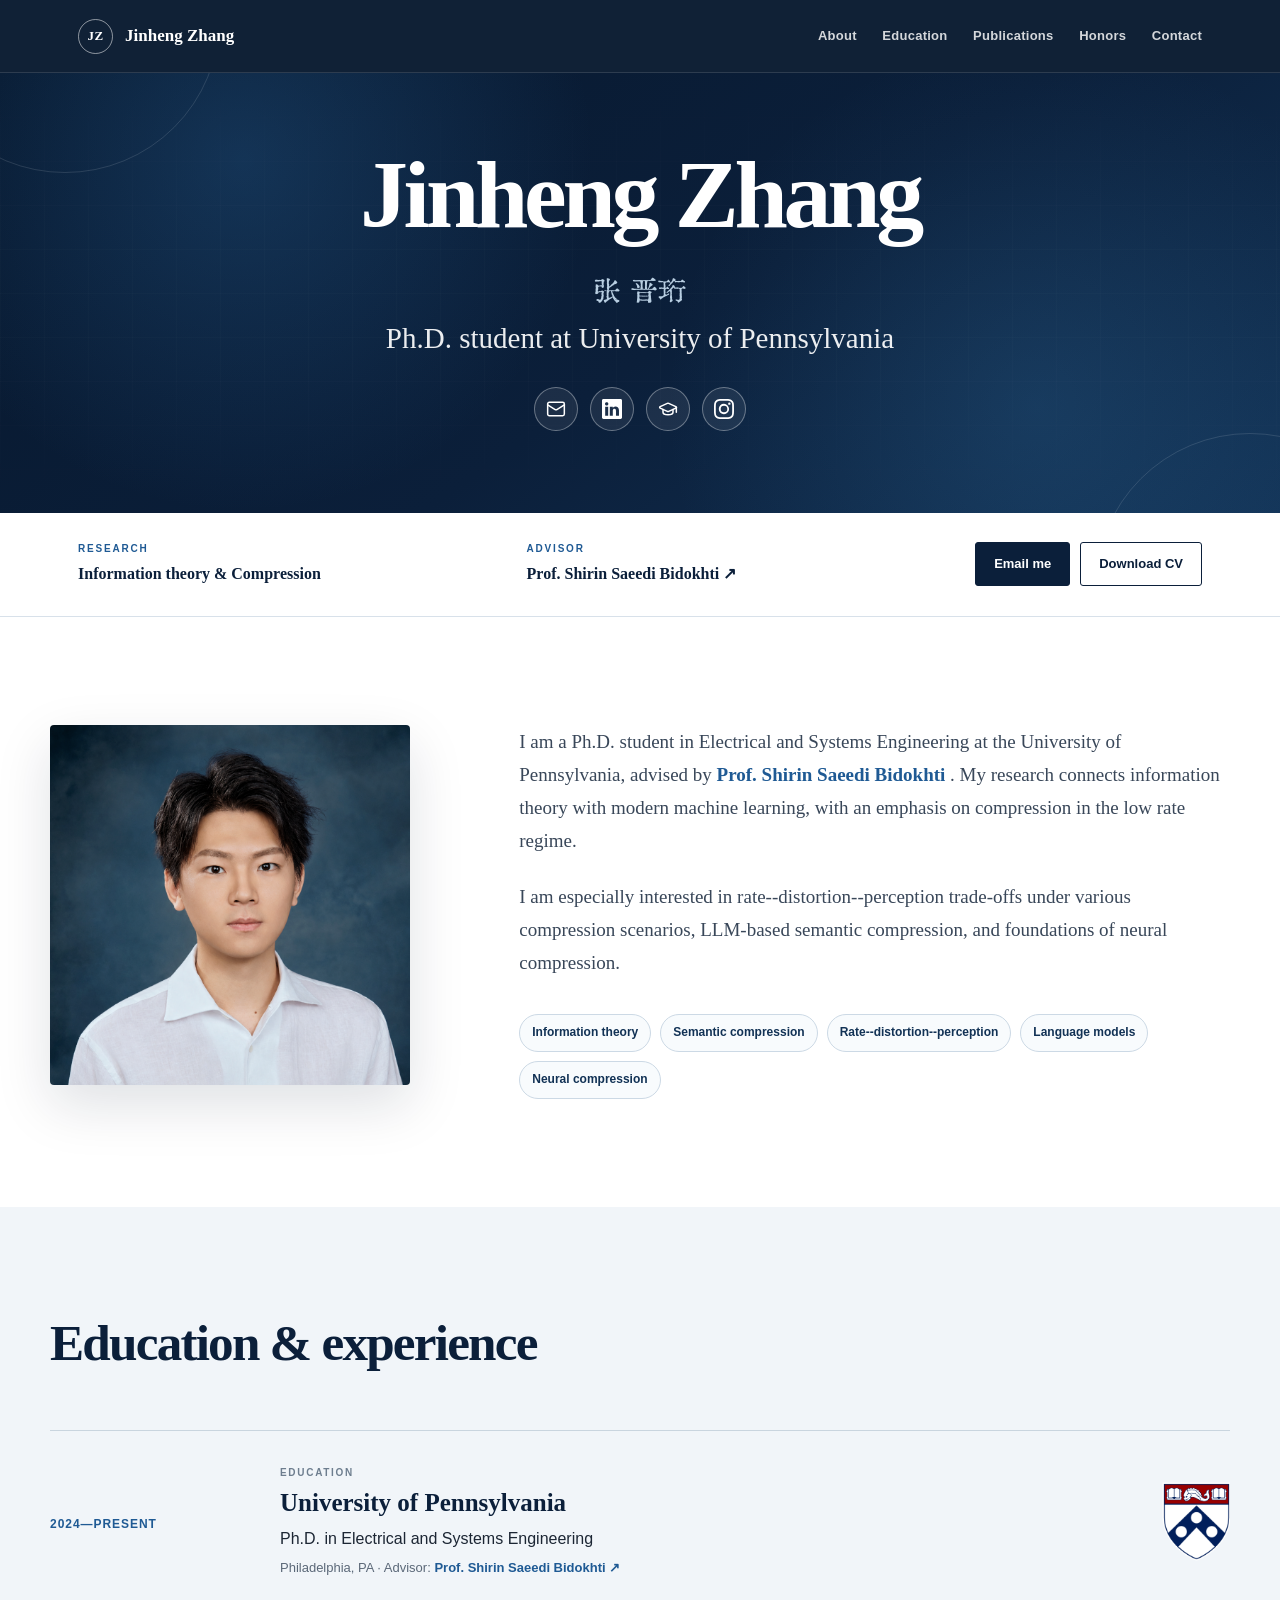
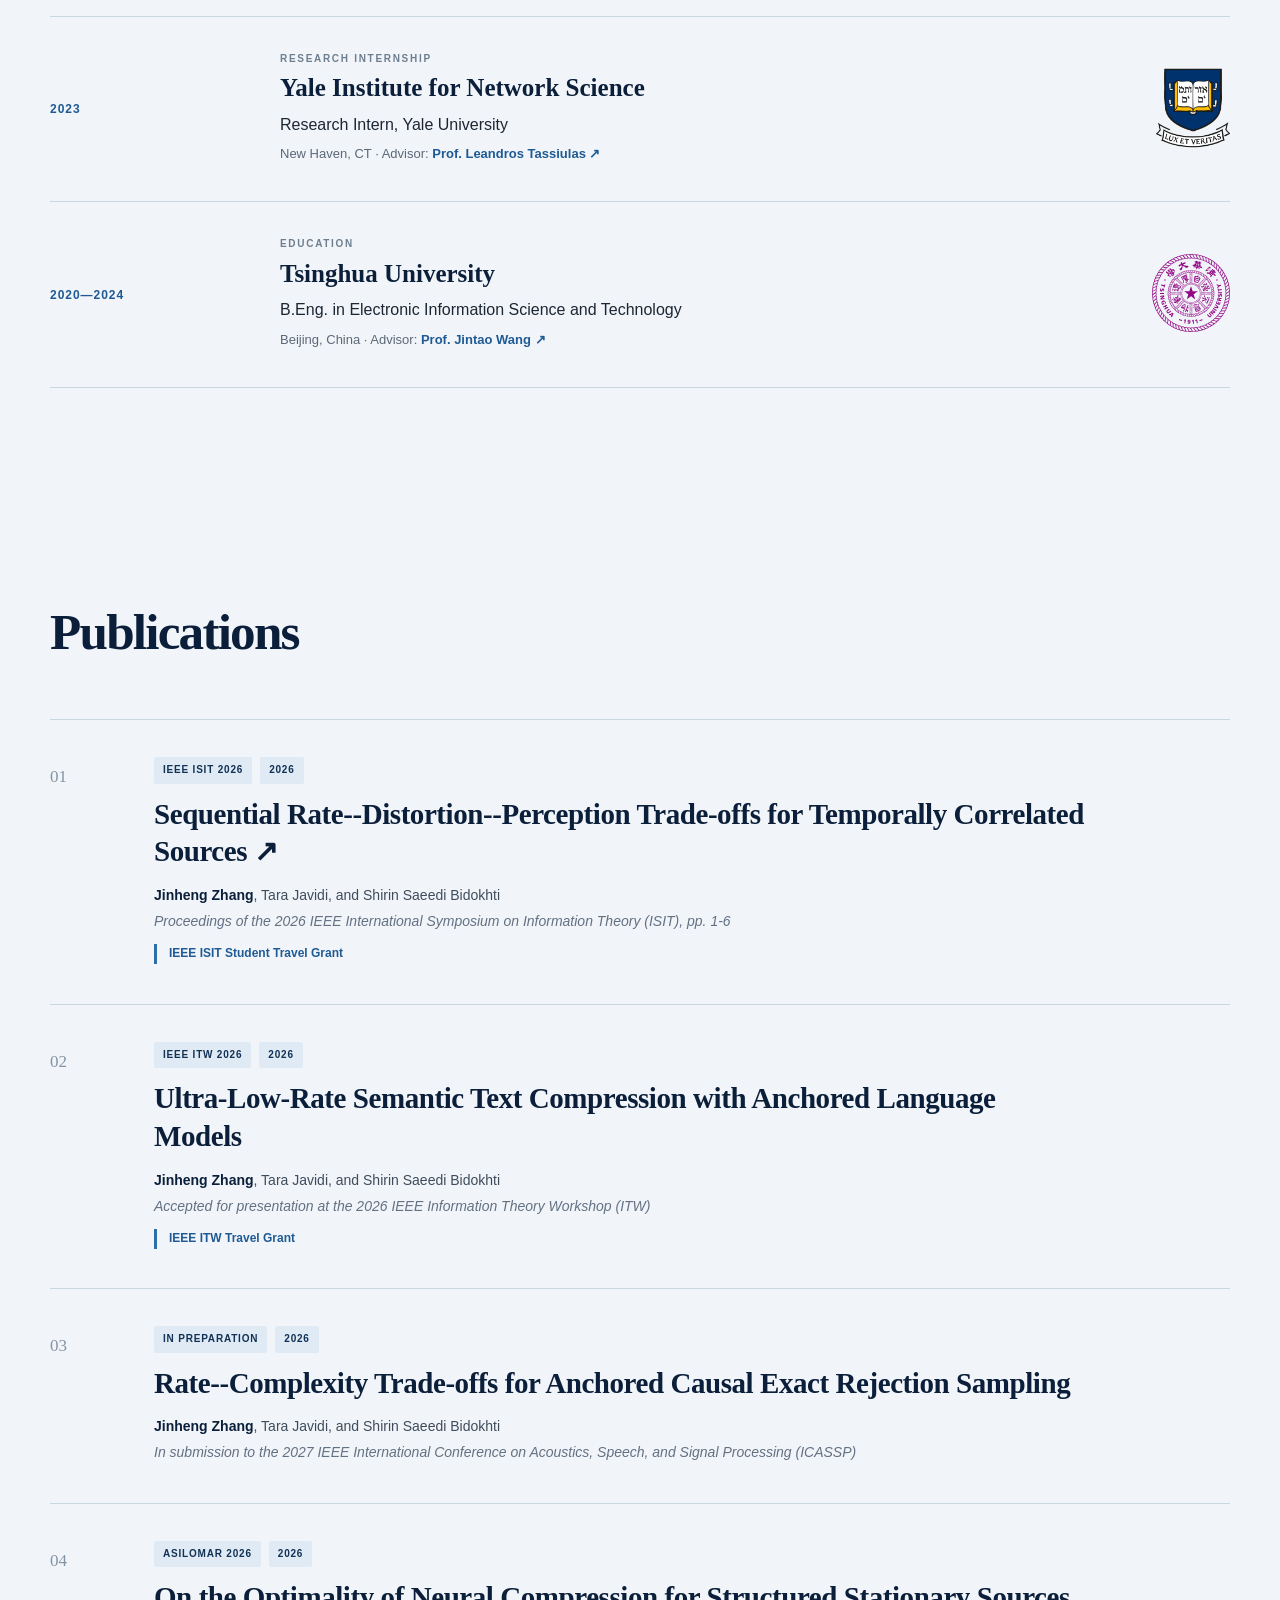
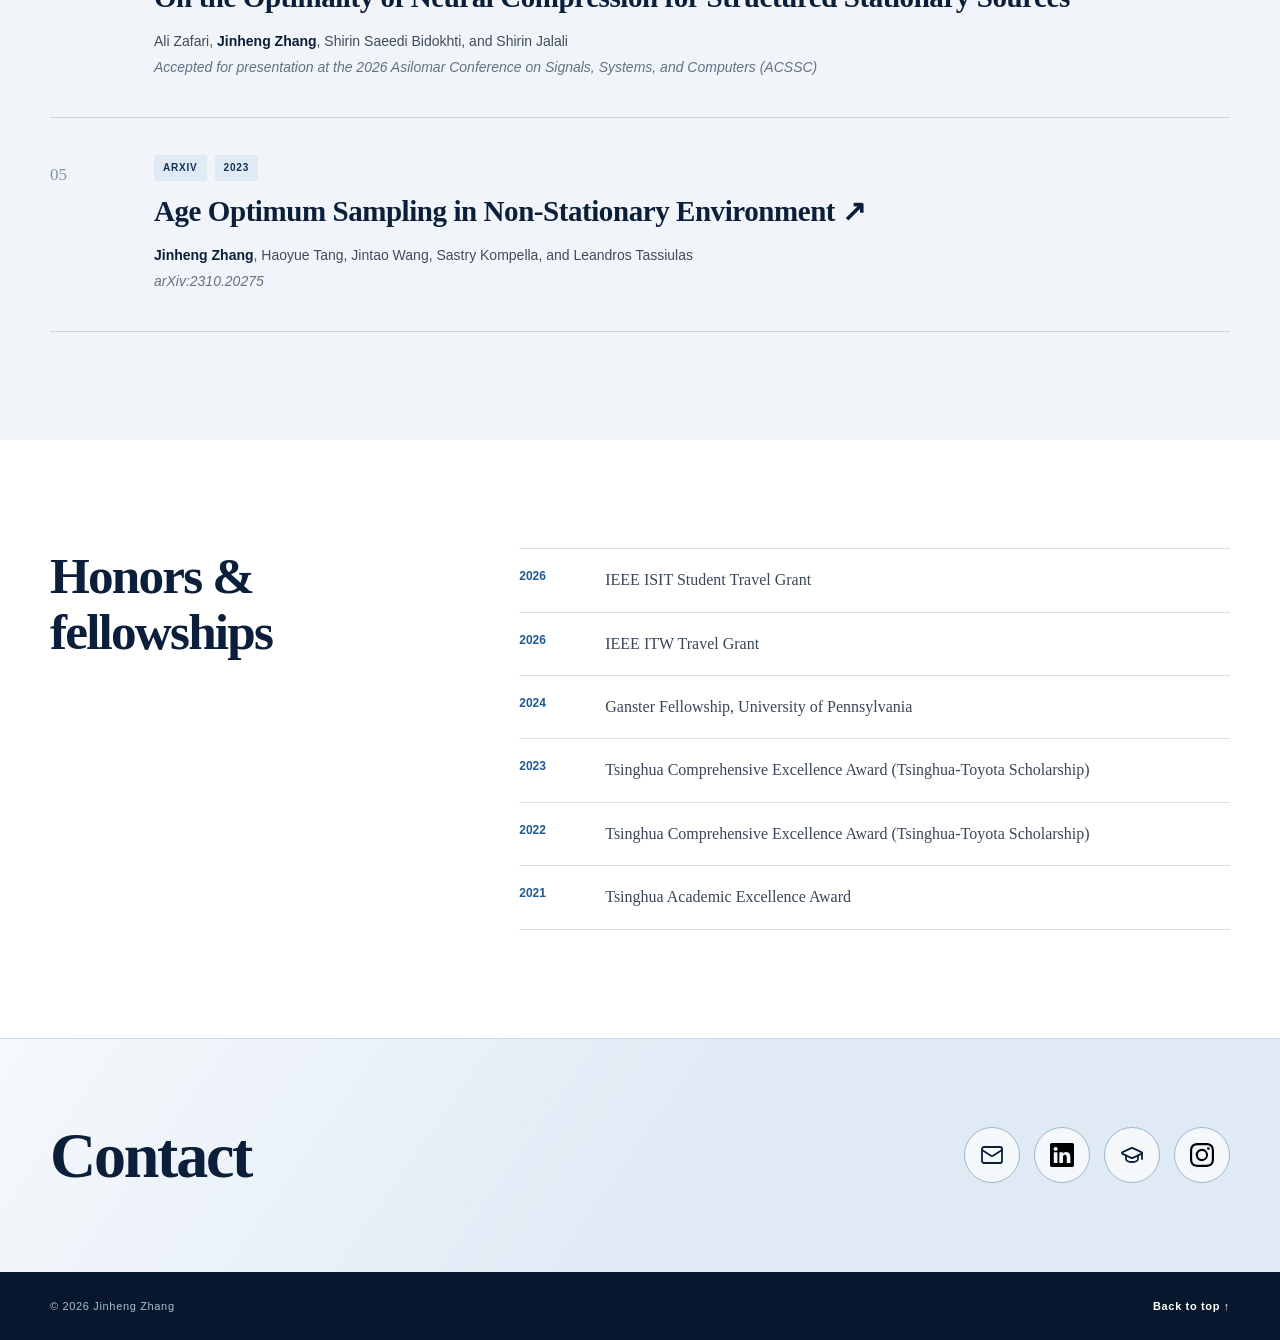
==== index.html @ 00c06a48 "Update index.html" ====
<!DOCTYPE html>
<html lang="en">
<head>
<meta charSet="utf-8"/>
<meta name="viewport" content="width=device-width, initial-scale=1"/>
<link rel="preload" href="images/icons/linkedin.svg" as="image"/>
<link rel="preload" href="images/icons/instagram.svg" as="image"/>
<link rel="preload" href="images/Jinheng.png" as="image"/>
<link rel="stylesheet" href="styles.css"/>
<title>Jinheng Zhang | Ph.D. Student at Penn</title>
<meta name="description" content="Jinheng Zhang is a Ph.D. student at the University of Pennsylvania researching information theory, semantic compression, and learning-enabled communication."/>
<meta name="keywords" content="Jinheng Zhang,information theory,semantic compression,rate--distortion--perception,University of Pennsylvania"/>
<link rel="shortcut icon" href="favicon.png"/>
<link rel="icon" href="favicon.png"/>
</head>
<body>
<a class="skip-link" href="#main-content">Skip to content</a>
<header class="site-header">
<div class="nav-shell">
<a class="wordmark" href="#top" aria-label="Jinheng Zhang, home">
<span class="wordmark-mark">JZ</span>
<span class="wordmark-name">Jinheng Zhang</span>
</a>
<nav aria-label="Primary navigation">
<a href="#about">About</a>
<a href="#experience">Education</a>
<a href="#publications">Publications</a>
<a href="#honors">Honors</a>
<a href="#contact">Contact</a>
</nav>
</div>
</header>
<main id="main-content">
<section class="hero" id="top" aria-labelledby="hero-title">
<div class="hero-grid" aria-hidden="true">
</div>
<div class="hero-content">
<h1 id="hero-title">Jinheng Zhang</h1>
<p class="hero-chinese-name">张 晋珩</p>
<p class="hero-subtitle">Ph.D. student at University of Pennsylvania</p>
<div class="social-links social-links-hero" aria-label="Profile links">
<a href="mailto:jinhengz@seas.upenn.edu" aria-label="Email" title="Email">
<svg xmlns="http://www.w3.org/2000/svg" width="24" height="24" viewBox="0 0 24 24" fill="none" stroke="currentColor" stroke-width="1.8" stroke-linecap="round" stroke-linejoin="round" class="lucide lucide-mail" aria-hidden="true">
<path d="m22 7-8.991 5.727a2 2 0 0 1-2.009 0L2 7">
</path>
<rect x="2" y="4" width="20" height="16" rx="2">
</rect>
</svg>
</a>
<a href="https://www.linkedin.com/in/jinheng-zhang-576355339" aria-label="LinkedIn" title="LinkedIn" target="_blank" rel="noopener noreferrer">
<img class="brand-icon" src="images/icons/linkedin.svg" alt="" aria-hidden="true"/>
</a>
<a href="https://scholar.google.com/citations?hl=en&amp;user=C7xYknQAAAAJ&amp;view_op=list_works&amp;gmla=AKCpqFz8YsG2mXXarUJTrsp6jP7UH0K4ietNC1HtQ9ViM9ivWyej64g7RHxRxiCeKOd6Vp4PbiGHtLFnL5A6MLVl" aria-label="Google Scholar" title="Google Scholar" target="_blank" rel="noopener noreferrer">
<svg xmlns="http://www.w3.org/2000/svg" width="24" height="24" viewBox="0 0 24 24" fill="none" stroke="currentColor" stroke-width="1.8" stroke-linecap="round" stroke-linejoin="round" class="lucide lucide-graduation-cap" aria-hidden="true">
<path d="M21.42 10.922a1 1 0 0 0-.019-1.838L12.83 5.18a2 2 0 0 0-1.66 0L2.6 9.08a1 1 0 0 0 0 1.832l8.57 3.908a2 2 0 0 0 1.66 0z">
</path>
<path d="M22 10v6">
</path>
<path d="M6 12.5V16a6 3 0 0 0 12 0v-3.5">
</path>
</svg>
</a>
<a href="https://www.instagram.com/___ashitaka___/" aria-label="Instagram" title="Instagram" target="_blank" rel="noopener noreferrer">
<img class="brand-icon" src="images/icons/instagram.svg" alt="" aria-hidden="true"/>
</a>
</div>
</div>
</section>
<section class="profile-strip" aria-label="Profile links">
<div class="profile-strip-inner">
<div class="profile-fact">
<span>Research</span>
<strong>Information theory &amp; Compression</strong>
</div>
<div class="profile-fact">
<span>Advisor</span>
<a href="https://www.engineering.upenn.edu/~saeedi/" target="_blank" rel="noopener noreferrer">Prof. Shirin Saeedi Bidokhti ↗<span class="visually-hidden"> (opens in a new tab)</span>
</a>
</div>
<div class="profile-actions">
<a class="button button-primary" href="mailto:jinhengz@seas.upenn.edu">Email me</a>
<a class="button button-ghost" href="Jinheng_Zhang_CV.pdf" download="">Download CV</a>
</div>
</div>
</section>
<section class="section section-white" id="about">
<div class="section-shell split-layout">
<div class="portrait-wrap">
<img class="portrait" src="images/Jinheng.png" alt="Portrait of Jinheng Zhang" width="1016" height="1016"/>
</div>
<div class="about-copy">
<p>I am a Ph.D. student in Electrical and Systems Engineering at the University of Pennsylvania, advised by <a href="https://www.engineering.upenn.edu/~saeedi/" target="_blank" rel="noopener noreferrer">Prof. Shirin Saeedi Bidokhti<span class="visually-hidden"> (opens in a new tab)</span>
</a>. My research connects information theory with modern machine learning, with an emphasis on compression in the low rate regime.</p>
<p>I am especially interested in rate--distortion--perception trade-offs under various compression scenarios, LLM-based semantic compression, and foundations of neural compression.</p>
<div class="topic-list" aria-label="Research interests">
<span>Information theory</span>
<span>Semantic compression</span>
<span>Rate--distortion--perception</span>
<span>Language models</span>
<span>Neural compression</span>
</div>
</div>
</div>
</section>
<section class="section section-tint" id="experience">
<div class="section-shell">
<div class="section-heading-row">
<h2>Education &amp; experience</h2>
</div>
<div class="timeline">
<article class="timeline-item">
<div class="timeline-date">2024—Present</div>
<div class="timeline-content">
<p class="timeline-type">Education</p>
<h3>University of Pennsylvania</h3>
<p>Ph.D. in Electrical and Systems Engineering</p>
<p class="timeline-detail">Philadelphia, PA · Advisor: <a href="https://www.engineering.upenn.edu/~saeedi/" target="_blank" rel="noopener noreferrer">Prof. Shirin Saeedi Bidokhti ↗<span class="visually-hidden"> (opens in a new tab)</span>
</a>
</p>
</div>
<div class="timeline-logo-wrap">
<img class="timeline-logo timeline-logo-emblem timeline-logo-penn" src="images/logos/penn-emblem.png" alt="University of Pennsylvania logo" width="1600" height="1067" loading="lazy"/>
</div>
</article>
<article class="timeline-item">
<div class="timeline-date">2023</div>
<div class="timeline-content">
<p class="timeline-type">Research internship</p>
<h3>Yale Institute for Network Science</h3>
<p>Research Intern, Yale University</p>
<p class="timeline-detail">New Haven, CT · Advisor: <a href="https://engineering.yale.edu/research-and-faculty/faculty-directory/leandros-tassiulas" target="_blank" rel="noopener noreferrer">Prof. Leandros Tassiulas ↗<span class="visually-hidden"> (opens in a new tab)</span>
</a>
</p>
</div>
<div class="timeline-logo-wrap">
<img class="timeline-logo timeline-logo-emblem timeline-logo-yale" src="images/logos/yale-emblem.png" alt="Yale University logo" width="2048" height="1152" loading="lazy"/>
</div>
</article>
<article class="timeline-item">
<div class="timeline-date">2020—2024</div>
<div class="timeline-content">
<p class="timeline-type">Education</p>
<h3>Tsinghua University</h3>
<p>B.Eng. in Electronic Information Science and Technology</p>
<p class="timeline-detail">Beijing, China · Advisor: <a href="https://web.ee.tsinghua.edu.cn/wangjingtao/en/index/4225/list/index.htm" target="_blank" rel="noopener noreferrer">Prof. Jintao Wang ↗<span class="visually-hidden"> (opens in a new tab)</span>
</a>
</p>
</div>
<div class="timeline-logo-wrap">
<img class="timeline-logo timeline-logo-seal" src="images/logos/tsinghua.svg" alt="Tsinghua University logo" width="284" height="284" loading="lazy"/>
</div>
</article>
</div>
</div>
</section>
<section class="section section-tint" id="publications">
<div class="section-shell">
<div class="section-heading-row">
<h2>Publications</h2>
</div>
<div class="publication-list">
<article class="publication">
<div class="publication-index" aria-hidden="true">01</div>
<div class="publication-main">
<div class="publication-meta">
<span>IEEE ISIT 2026</span>
<span>2026</span>
</div>
<h3>
<a href="https://ieeexplore.ieee.org/document/11654112/" target="_blank" rel="noopener noreferrer">Sequential Rate--Distortion--Perception Trade-offs for Temporally Correlated Sources ↗<span class="visually-hidden"> (opens in a new tab)</span>
</a>
</h3>
<p class="publication-authors">
<span>
<strong>Jinheng Zhang</strong>, Tara Javidi, and Shirin Saeedi Bidokhti</span>
</p>
<p class="publication-venue">Proceedings of the 2026 IEEE International Symposium on Information Theory (ISIT), pp. 1-6</p>
<p class="publication-note">IEEE ISIT Student Travel Grant</p>
</div>
</article>
<article class="publication">
<div class="publication-index" aria-hidden="true">02</div>
<div class="publication-main">
<div class="publication-meta">
<span>IEEE ITW 2026</span>
<span>2026</span>
</div>
<h3>Ultra-Low-Rate Semantic Text Compression with Anchored Language Models</h3>
<p class="publication-authors">
<span>
<strong>Jinheng Zhang</strong>, Tara Javidi, and Shirin Saeedi Bidokhti</span>
</p>
<p class="publication-venue">Accepted for presentation at the 2026 IEEE Information Theory Workshop (ITW)</p>
<p class="publication-note">IEEE ITW Travel Grant</p>
</div>
</article>
<article class="publication">
<div class="publication-index" aria-hidden="true">03</div>
<div class="publication-main">
<div class="publication-meta">
<span>In preparation</span>
<span>2026</span>
</div>
<h3>Rate--Complexity Trade-offs for Anchored Causal Exact Rejection Sampling</h3>
<p class="publication-authors">
<span>
<strong>Jinheng Zhang</strong>, Tara Javidi, and Shirin Saeedi Bidokhti</span>
</p>
<p class="publication-venue">In submission to the 2027 IEEE International Conference on Acoustics, Speech, and Signal Processing (ICASSP)</p>
</div>
</article>
<article class="publication">
<div class="publication-index" aria-hidden="true">04</div>
<div class="publication-main">
<div class="publication-meta">
<span>Asilomar 2026</span>
<span>2026</span>
</div>
<h3>On the Optimality of Neural Compression for Structured Stationary Sources</h3>
<p class="publication-authors">
<span>Ali Zafari, </span>
<span>
<strong>Jinheng Zhang</strong>, Shirin Saeedi Bidokhti, and Shirin Jalali</span>
</p>
<p class="publication-venue">Accepted for presentation at the 2026 Asilomar Conference on Signals, Systems, and Computers (ACSSC)</p>
</div>
</article>
<article class="publication">
<div class="publication-index" aria-hidden="true">05</div>
<div class="publication-main">
<div class="publication-meta">
<span>arXiv</span>
<span>2023</span>
</div>
<h3>
<a href="https://arxiv.org/abs/2310.20275" target="_blank" rel="noopener noreferrer">Age Optimum Sampling in Non-Stationary Environment ↗<span class="visually-hidden"> (opens in a new tab)</span>
</a>
</h3>
<p class="publication-authors">
<span>
<strong>Jinheng Zhang</strong>, Haoyue Tang, Jintao Wang, Sastry Kompella, and Leandros Tassiulas</span>
</p>
<p class="publication-venue">arXiv:2310.20275</p>
</div>
</article>
</div>
</div>
</section>
<section class="section section-white" id="honors">
<div class="section-shell split-layout">
<div>
<h2>Honors &amp; fellowships</h2>
</div>
<div class="honor-list">
<div class="honor-row">
<span>2026</span>
<p>IEEE ISIT Student Travel Grant</p>
</div>
<div class="honor-row">
<span>2026</span>
<p>IEEE ITW Travel Grant</p>
</div>
<div class="honor-row">
<span>2024</span>
<p>Ganster Fellowship, University of Pennsylvania</p>
</div>
<div class="honor-row">
<span>2023</span>
<p>Tsinghua Comprehensive Excellence Award (Tsinghua-Toyota Scholarship)</p>
</div>
<div class="honor-row">
<span>2022</span>
<p>Tsinghua Comprehensive Excellence Award (Tsinghua-Toyota Scholarship)</p>
</div>
<div class="honor-row">
<span>2021</span>
<p>Tsinghua Academic Excellence Award</p>
</div>
</div>
</div>
</section>
<section class="contact-band" id="contact" aria-labelledby="contact-title">
<div class="section-shell contact-inner">
<h2 id="contact-title">Contact</h2>
<div class="social-links social-links-contact" aria-label="Profile links">
<a href="mailto:jinhengz@seas.upenn.edu" aria-label="Email" title="Email">
<svg xmlns="http://www.w3.org/2000/svg" width="24" height="24" viewBox="0 0 24 24" fill="none" stroke="currentColor" stroke-width="1.8" stroke-linecap="round" stroke-linejoin="round" class="lucide lucide-mail" aria-hidden="true">
<path d="m22 7-8.991 5.727a2 2 0 0 1-2.009 0L2 7">
</path>
<rect x="2" y="4" width="20" height="16" rx="2">
</rect>
</svg>
</a>
<a href="https://www.linkedin.com/in/jinheng-zhang-576355339" aria-label="LinkedIn" title="LinkedIn" target="_blank" rel="noopener noreferrer">
<img class="brand-icon" src="images/icons/linkedin.svg" alt="" aria-hidden="true"/>
</a>
<a href="https://scholar.google.com/citations?hl=en&amp;user=C7xYknQAAAAJ&amp;view_op=list_works&amp;gmla=AKCpqFz8YsG2mXXarUJTrsp6jP7UH0K4ietNC1HtQ9ViM9ivWyej64g7RHxRxiCeKOd6Vp4PbiGHtLFnL5A6MLVl" aria-label="Google Scholar" title="Google Scholar" target="_blank" rel="noopener noreferrer">
<svg xmlns="http://www.w3.org/2000/svg" width="24" height="24" viewBox="0 0 24 24" fill="none" stroke="currentColor" stroke-width="1.8" stroke-linecap="round" stroke-linejoin="round" class="lucide lucide-graduation-cap" aria-hidden="true">
<path d="M21.42 10.922a1 1 0 0 0-.019-1.838L12.83 5.18a2 2 0 0 0-1.66 0L2.6 9.08a1 1 0 0 0 0 1.832l8.57 3.908a2 2 0 0 0 1.66 0z">
</path>
<path d="M22 10v6">
</path>
<path d="M6 12.5V16a6 3 0 0 0 12 0v-3.5">
</path>
</svg>
</a>
<a href="https://www.instagram.com/___ashitaka___/" aria-label="Instagram" title="Instagram" target="_blank" rel="noopener noreferrer">
<img class="brand-icon" src="images/icons/instagram.svg" alt="" aria-hidden="true"/>
</a>
</div>
</div>
</section>
</main>
<footer>
<div class="footer-inner">
<p>© 2026 Jinheng Zhang</p>
<a href="#top">Back to top ↑</a>
</div>
</footer>
</body>
</html>
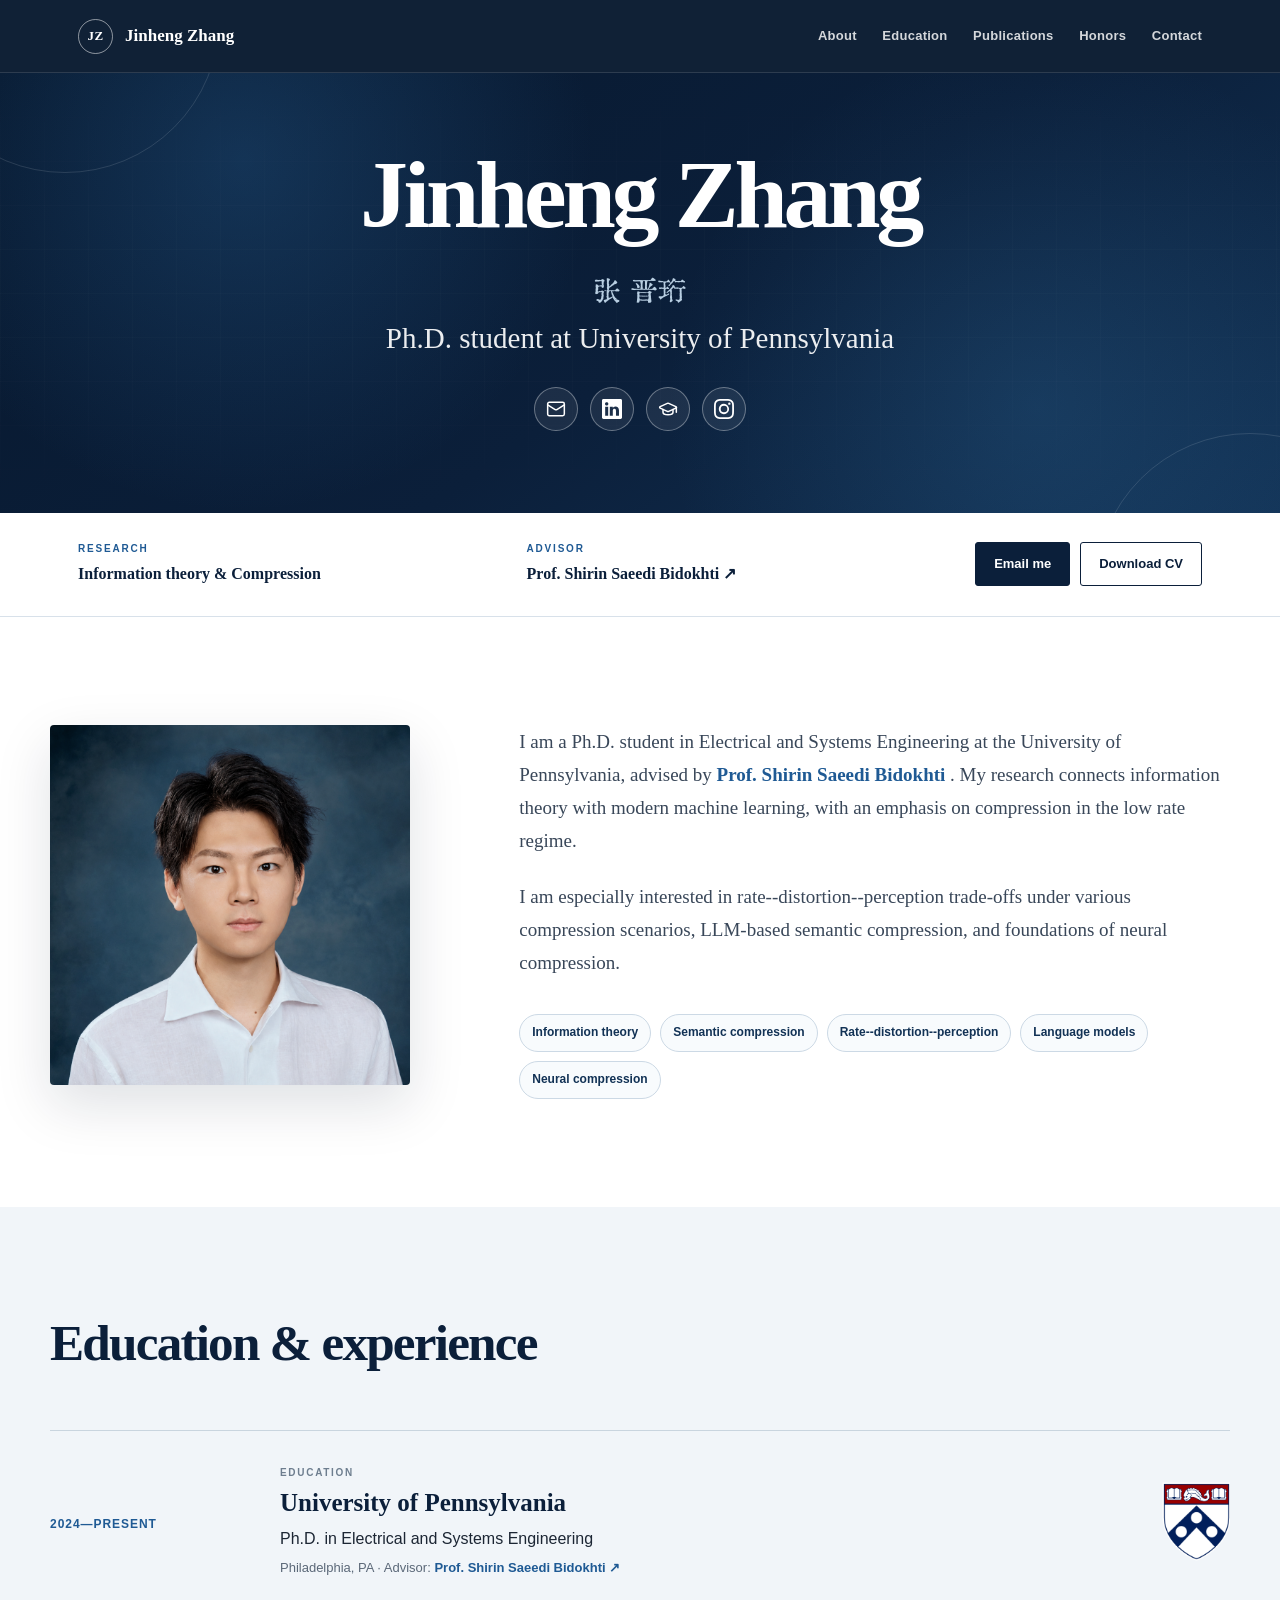
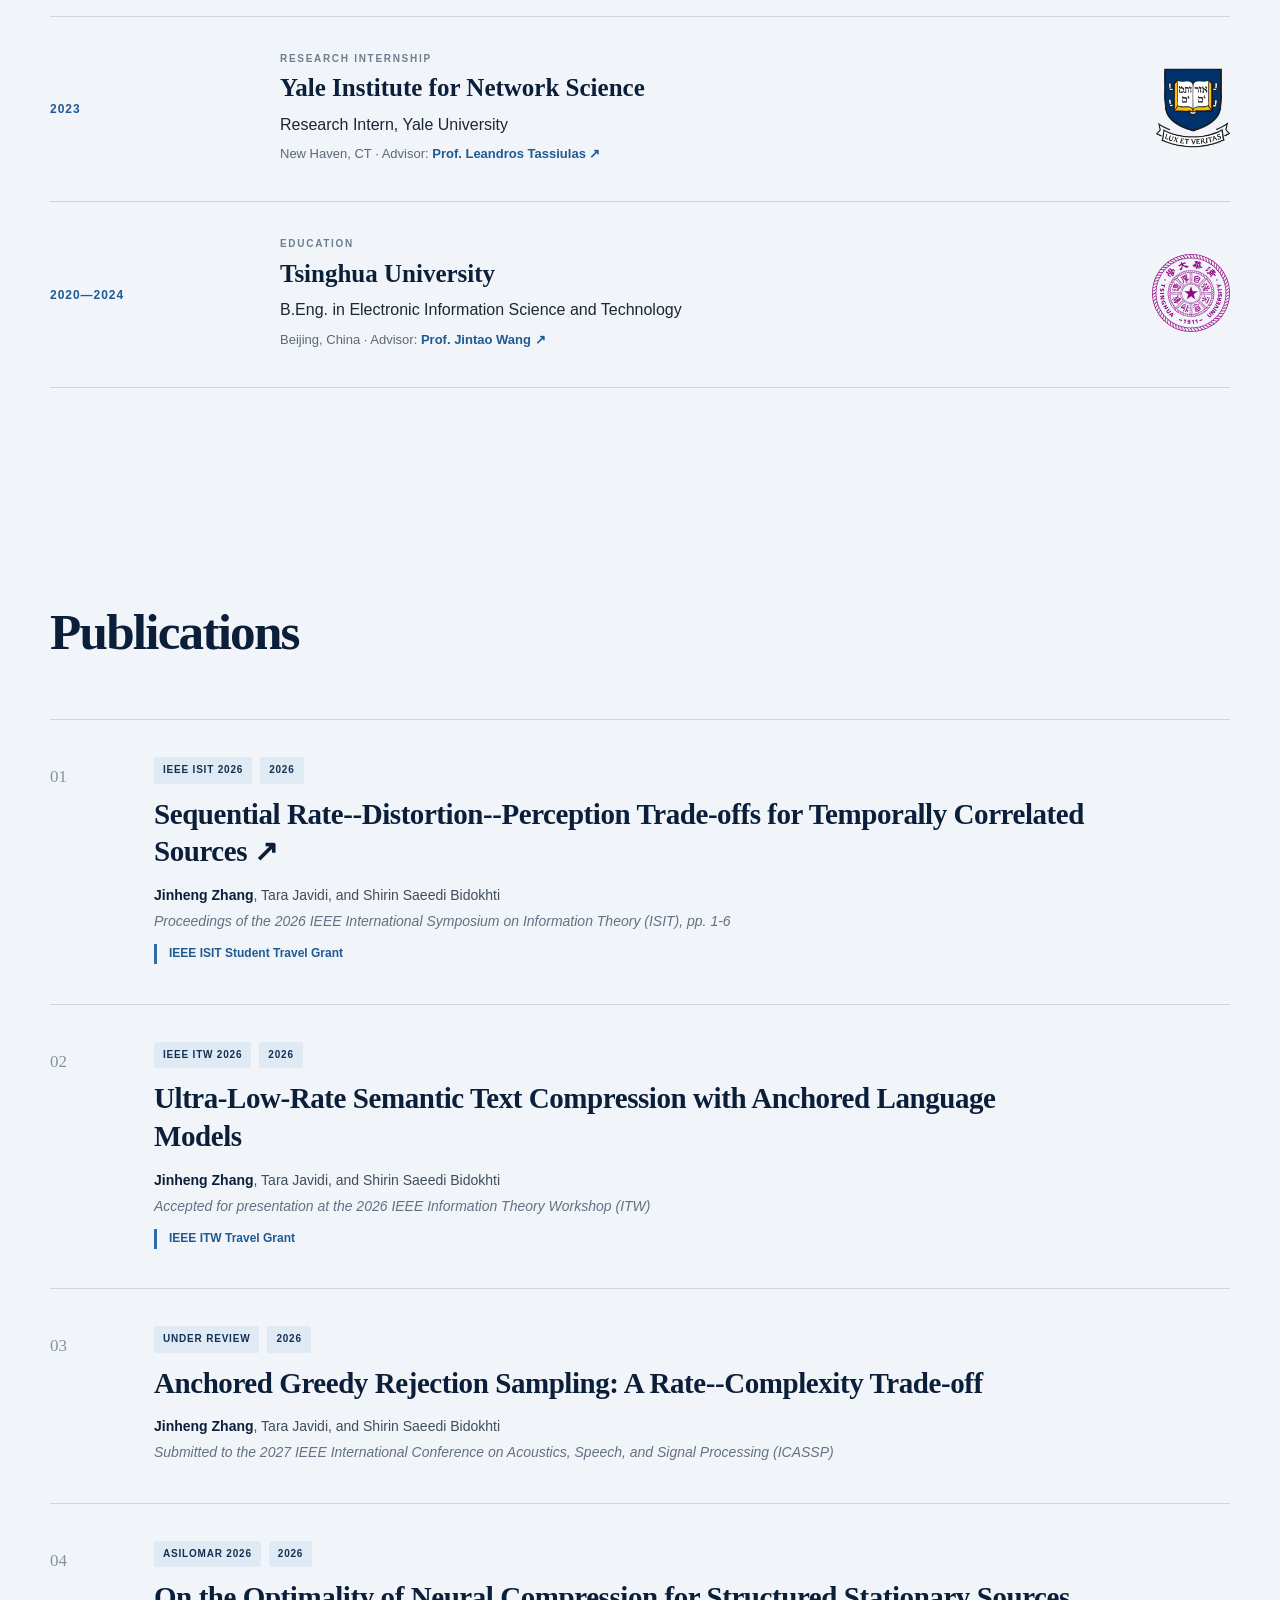
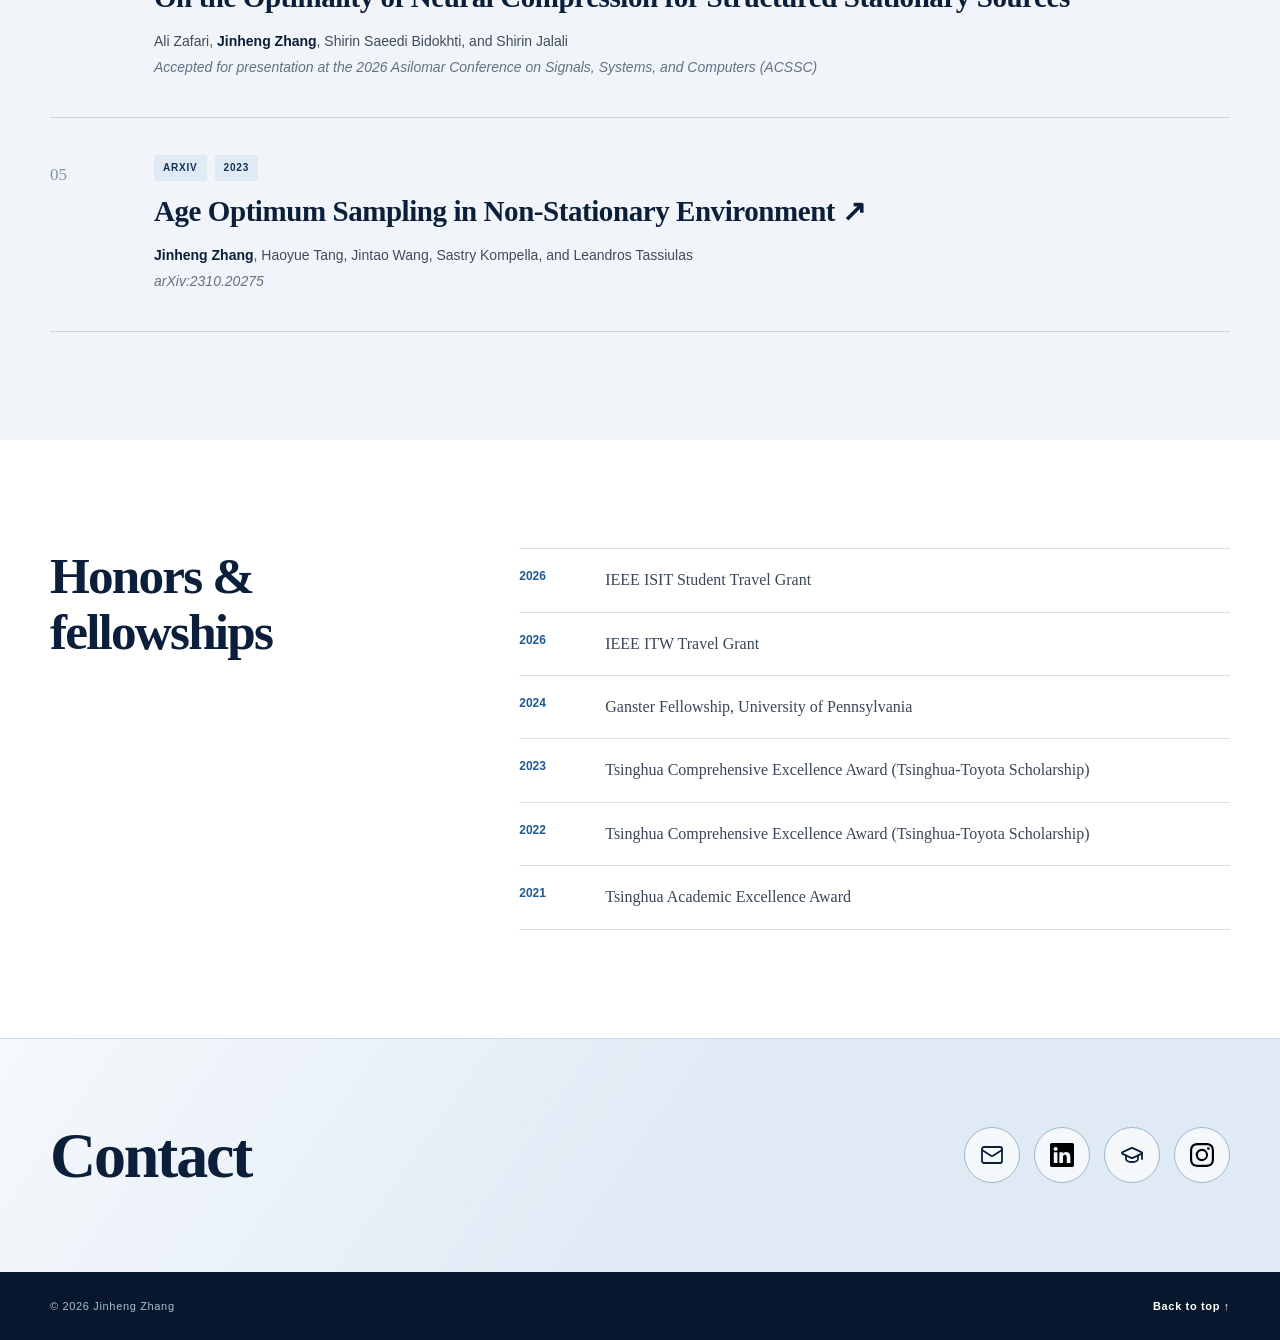
==== commit b5577035: "Update index.html" ====
--- a/index.html
+++ b/index.html
@@ -198,15 +198,15 @@
 <div class="publication-index" aria-hidden="true">03</div>
 <div class="publication-main">
 <div class="publication-meta">
-<span>In preparation</span>
-<span>2026</span>
-</div>
-<h3>Rate--Complexity Trade-offs for Anchored Causal Exact Rejection Sampling</h3>
+<span>Under review</span>
+<span>2026</span>
+</div>
+<h3>Anchored Greedy Rejection Sampling: A Rate--Complexity Trade-off</h3>
 <p class="publication-authors">
 <span>
 <strong>Jinheng Zhang</strong>, Tara Javidi, and Shirin Saeedi Bidokhti</span>
 </p>
-<p class="publication-venue">In submission to the 2027 IEEE International Conference on Acoustics, Speech, and Signal Processing (ICASSP)</p>
+<p class="publication-venue">Submitted to the 2027 IEEE International Conference on Acoustics, Speech, and Signal Processing (ICASSP)</p>
 </div>
 </article>
 <article class="publication">
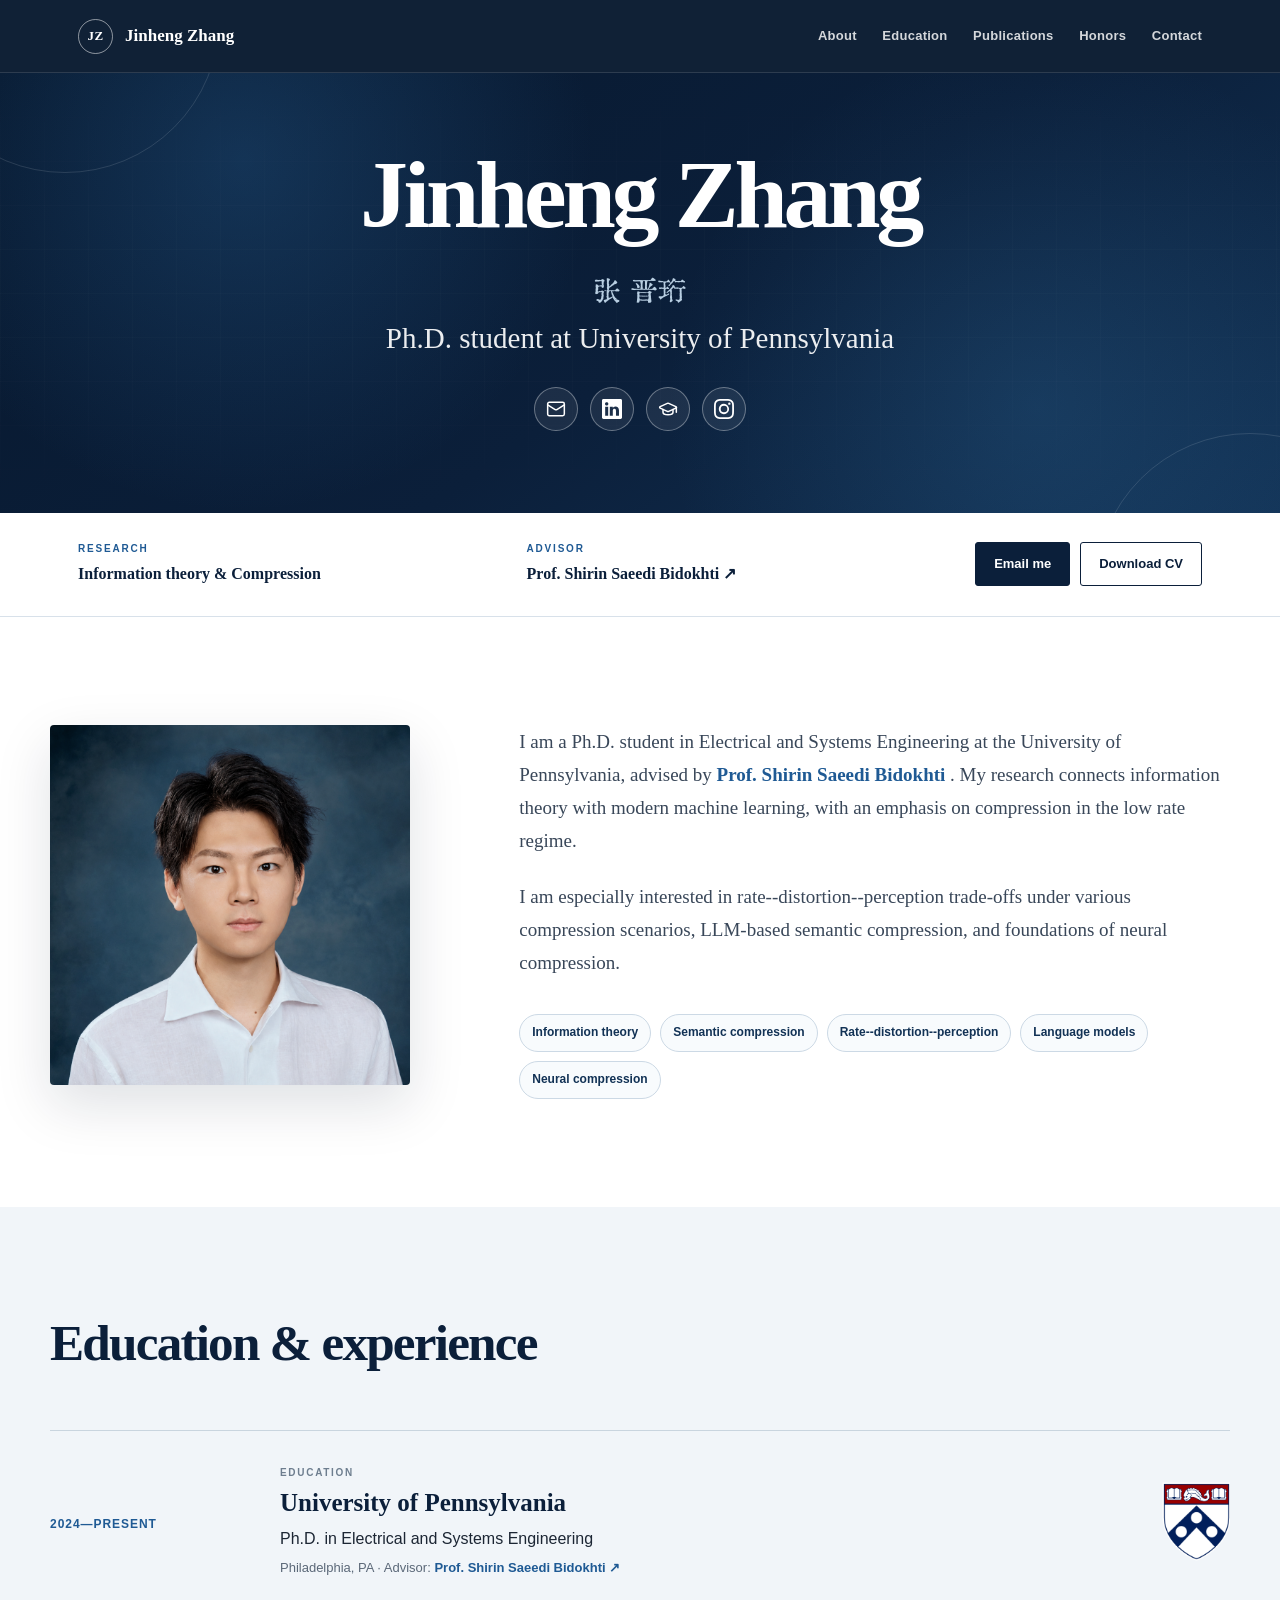
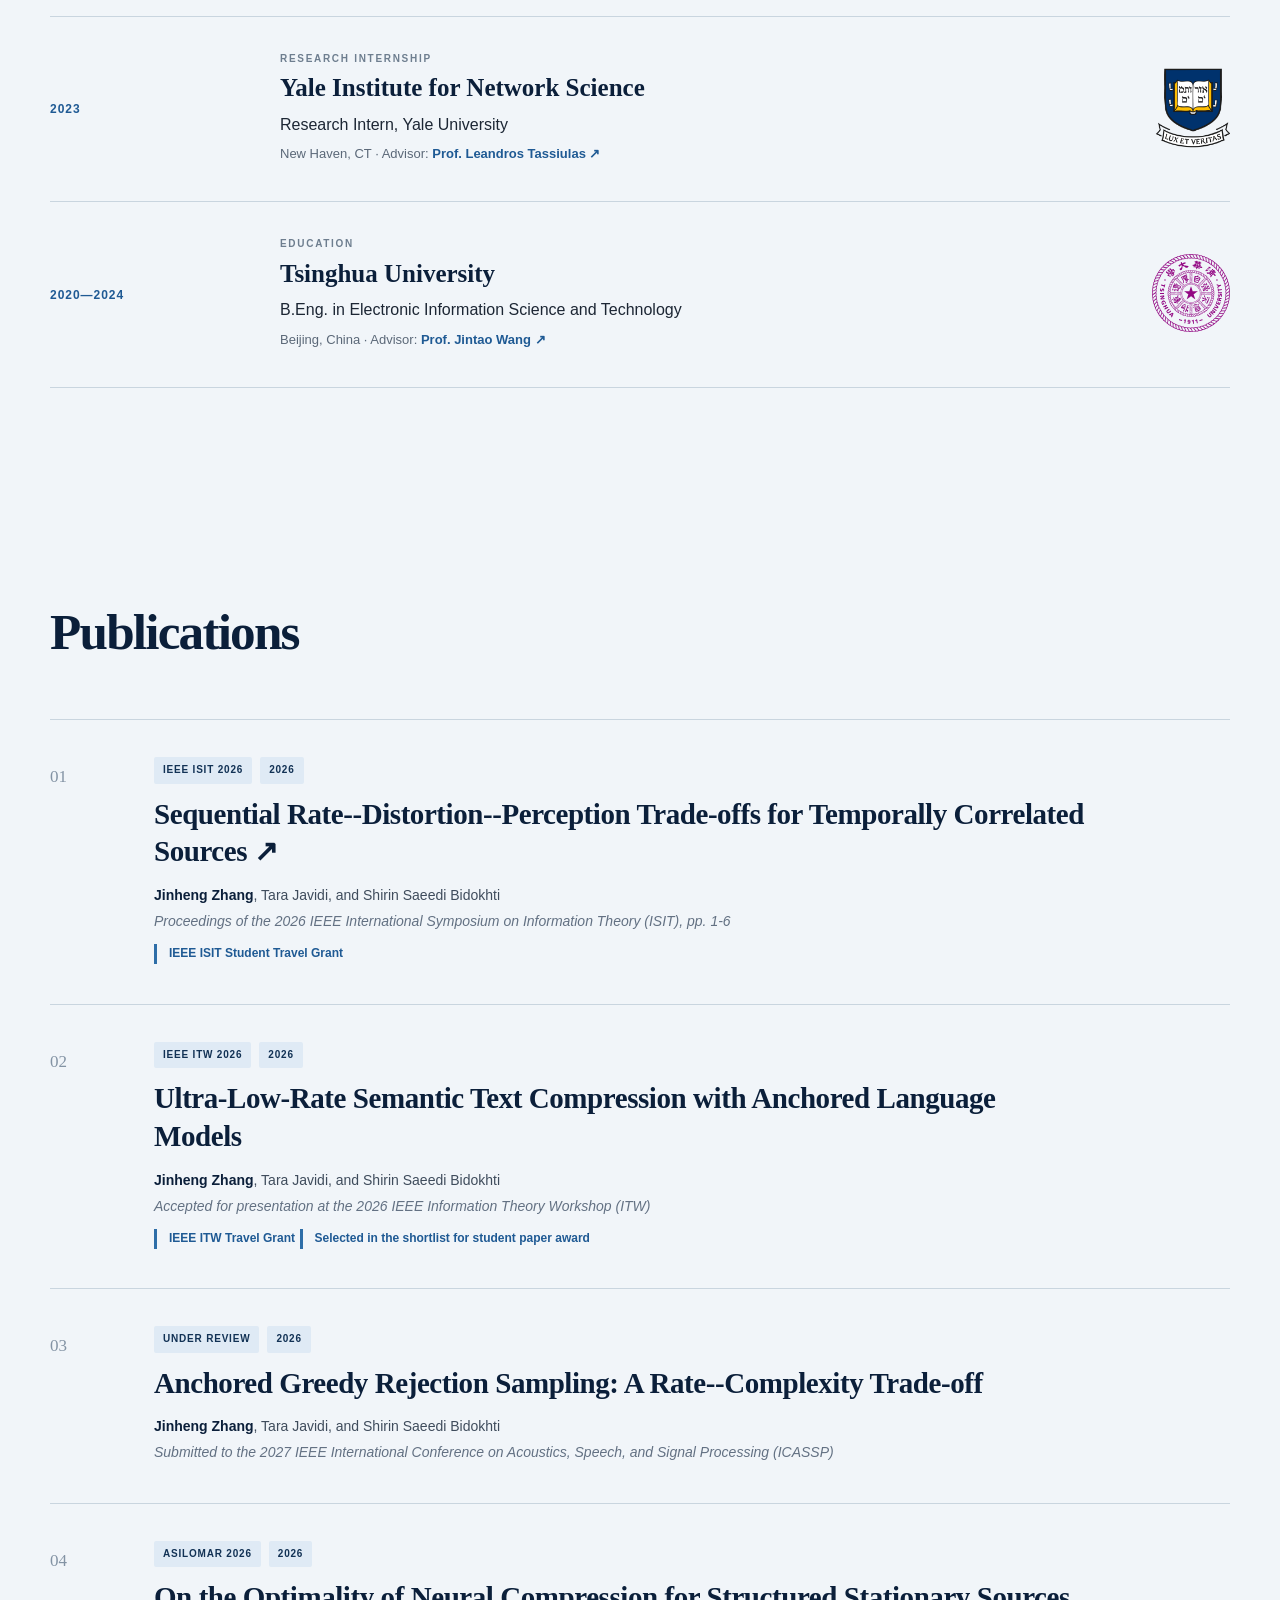
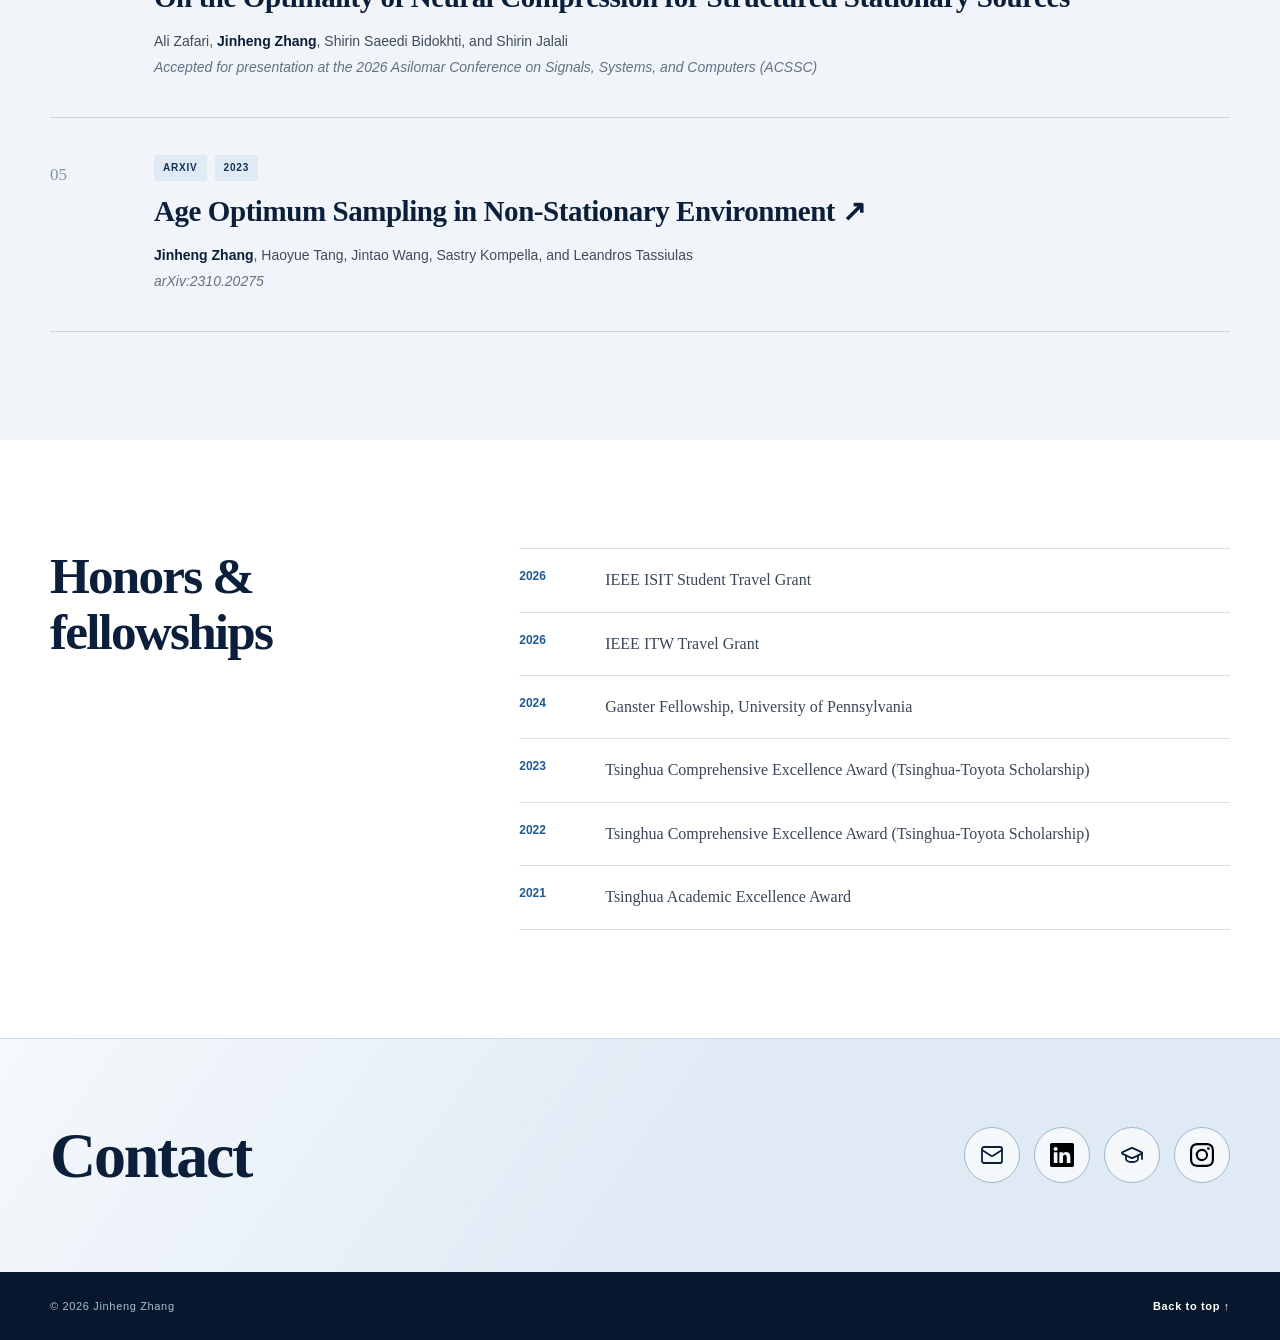
==== commit b54ce67c: "Update index.html" ====
--- a/index.html
+++ b/index.html
@@ -192,6 +192,7 @@
 </p>
 <p class="publication-venue">Accepted for presentation at the 2026 IEEE Information Theory Workshop (ITW)</p>
 <p class="publication-note">IEEE ITW Travel Grant</p>
+<p class="publication-note">Selected in the shortlist for student paper award</p>
 </div>
 </article>
 <article class="publication">
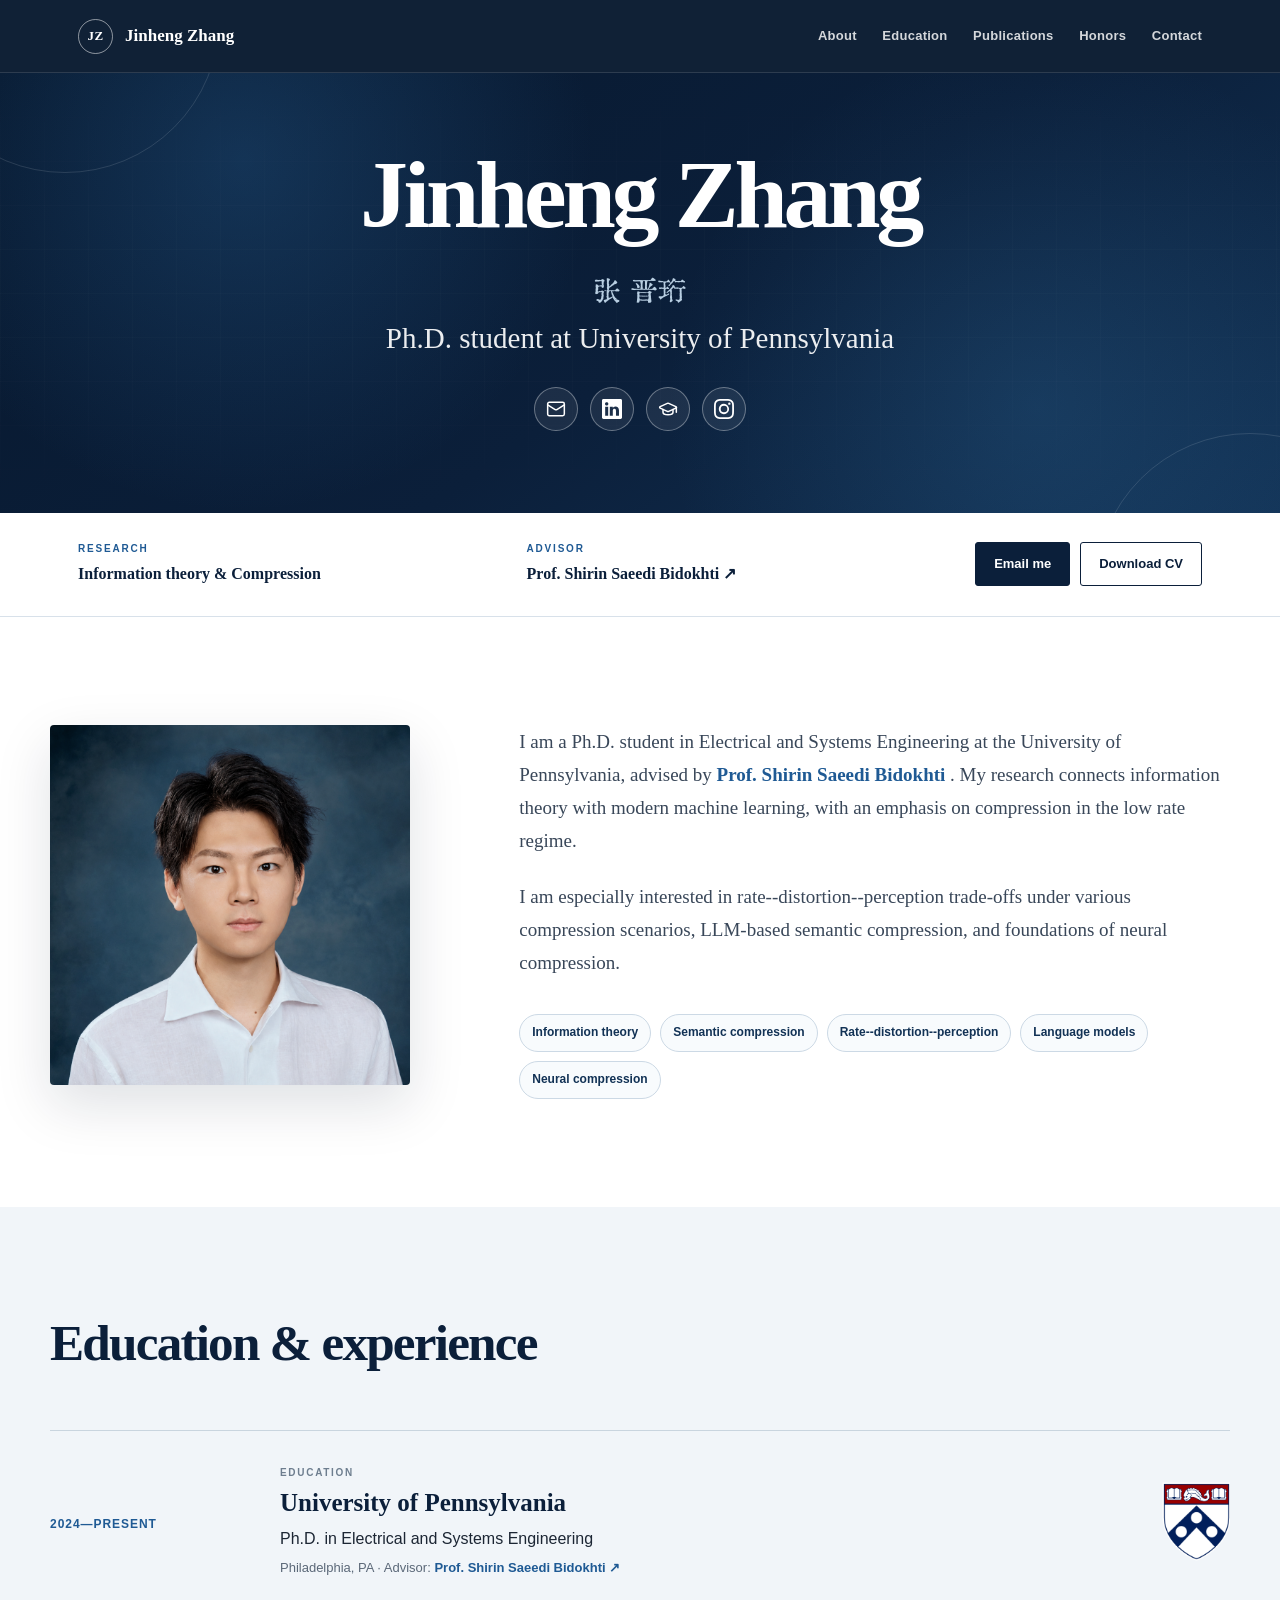
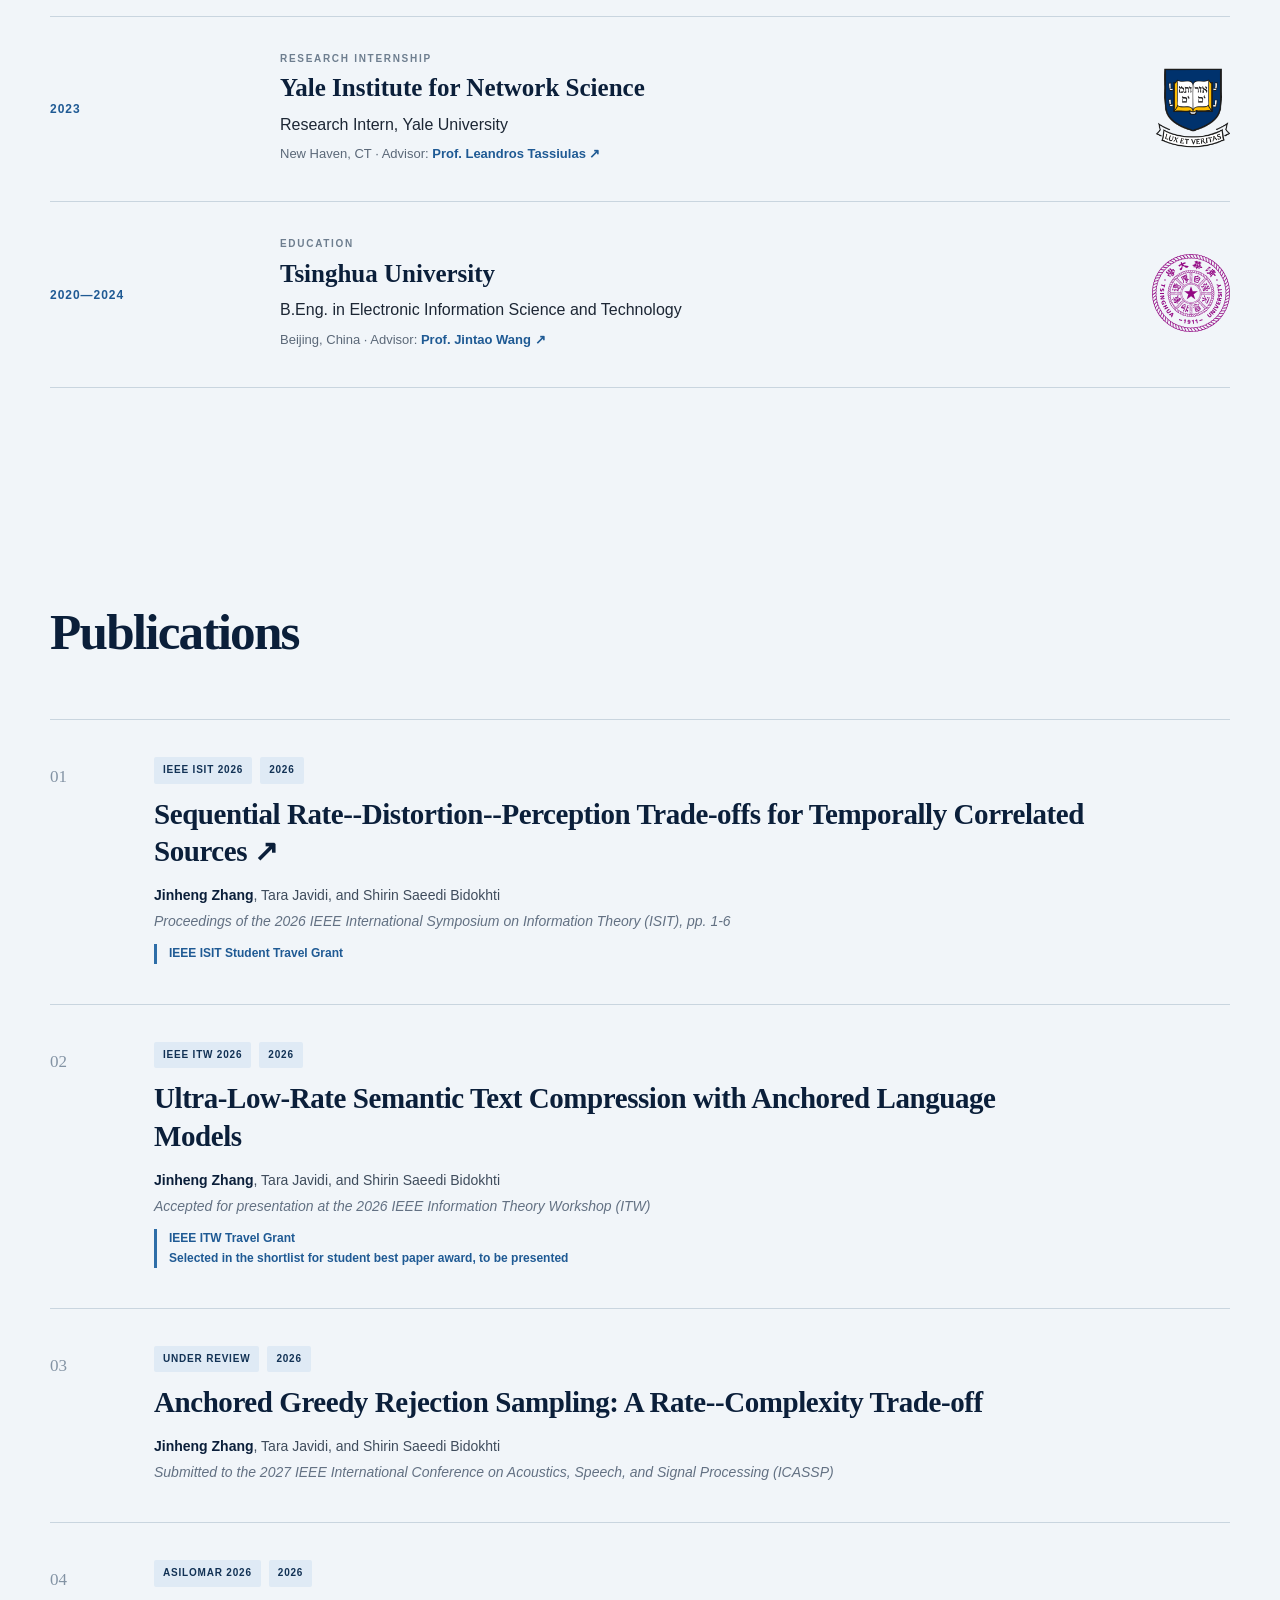
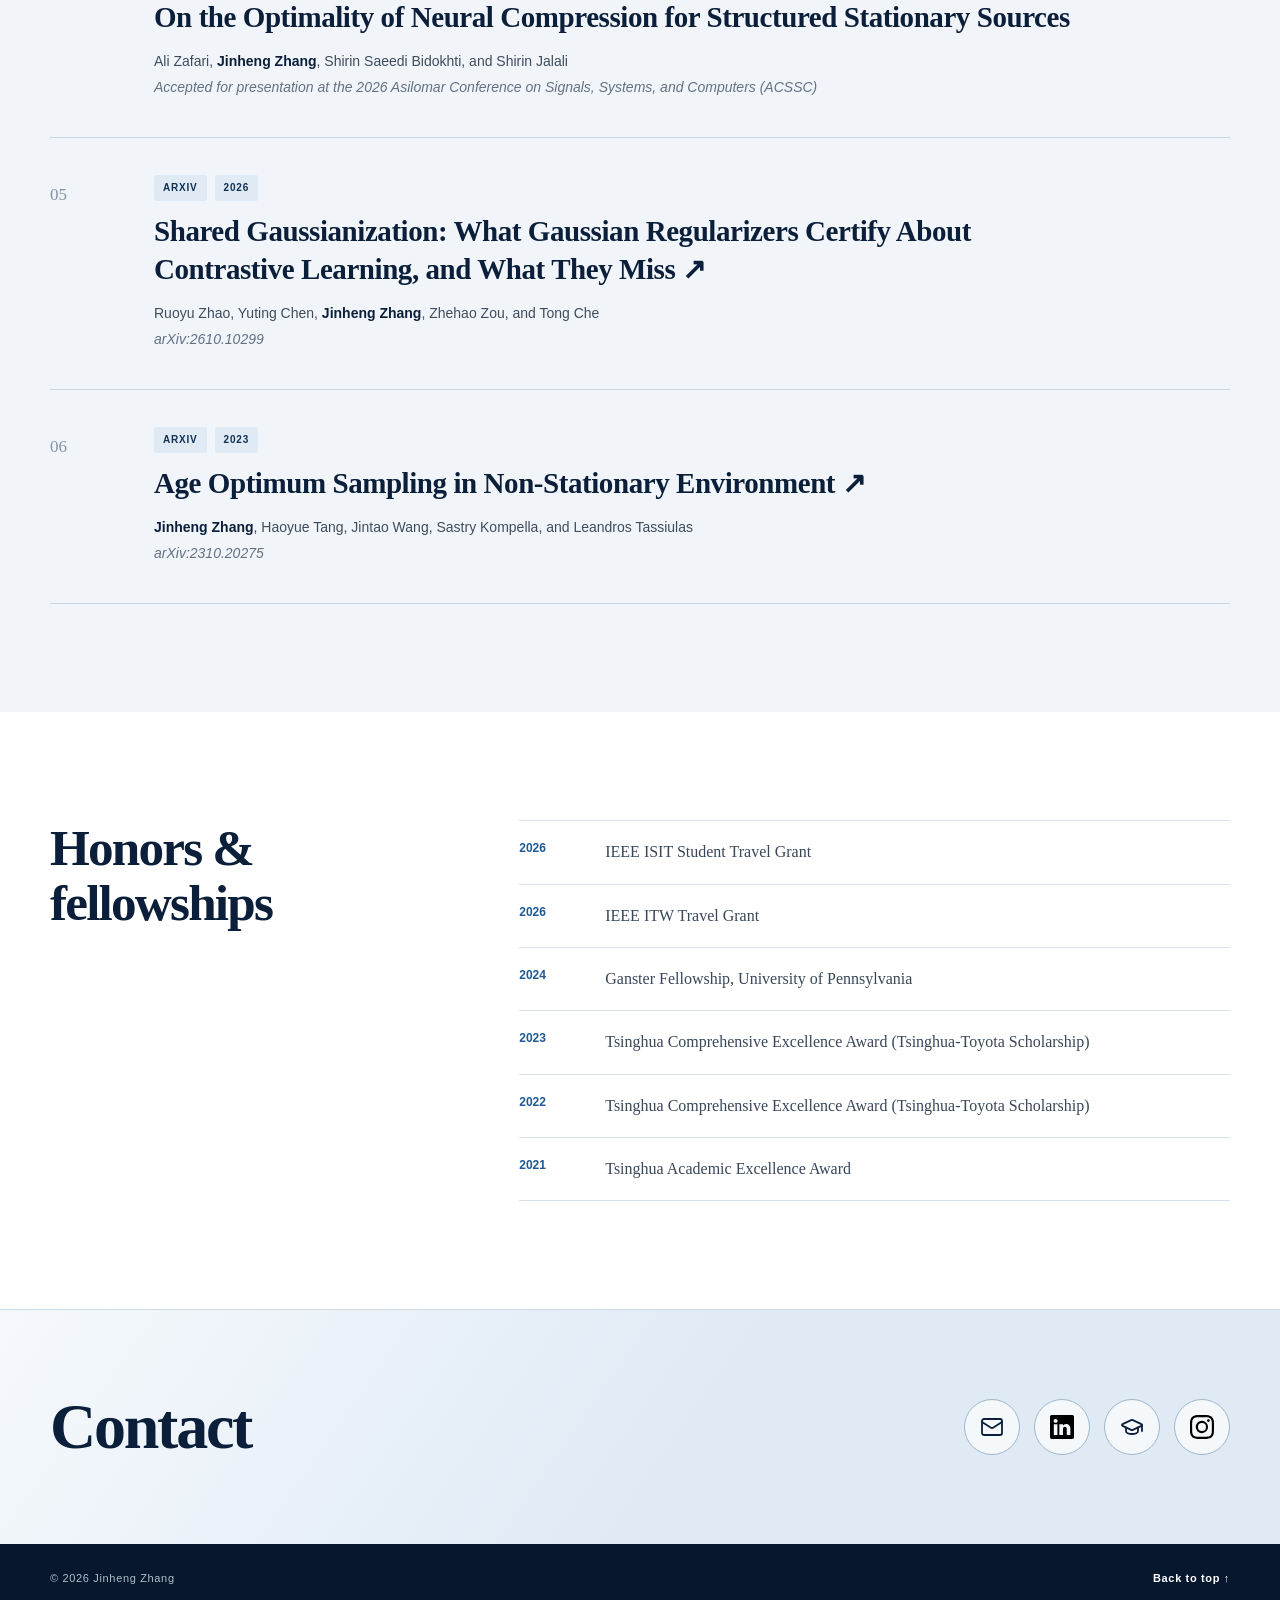
==== commit 6212516a: "Update index.html" ====
--- a/index.html
+++ b/index.html
@@ -191,8 +191,10 @@
 <strong>Jinheng Zhang</strong>, Tara Javidi, and Shirin Saeedi Bidokhti</span>
 </p>
 <p class="publication-venue">Accepted for presentation at the 2026 IEEE Information Theory Workshop (ITW)</p>
-<p class="publication-note">IEEE ITW Travel Grant</p>
-<p class="publication-note">Selected in the shortlist for student paper award</p>
+<p class="publication-note">
+IEEE ITW Travel Grant<br>
+Selected in the shortlist for student best paper award, to be presented
+</p>
 </div>
 </article>
 <article class="publication">
@@ -228,6 +230,23 @@
 </article>
 <article class="publication">
 <div class="publication-index" aria-hidden="true">05</div>
+<div class="publication-main">
+<div class="publication-meta">
+<span>arXiv</span>
+<span>2026</span>
+</div>
+<h3>
+<a href="https://arxiv.org/abs/2610.10299" target="_blank" rel="noopener noreferrer">Shared Gaussianization: What Gaussian Regularizers Certify About Contrastive Learning, and What They Miss ↗<span class="visually-hidden"> (opens in a new tab)</span>
+</a>
+</h3>
+<p class="publication-authors">
+<span>Ruoyu Zhao, Yuting Chen, <strong>Jinheng Zhang</strong>, Zhehao Zou, and Tong Che</span>
+</p>
+<p class="publication-venue">arXiv:2610.10299</p>
+</div>
+</article>
+<article class="publication">
+<div class="publication-index" aria-hidden="true">06</div>
 <div class="publication-main">
 <div class="publication-meta">
 <span>arXiv</span>
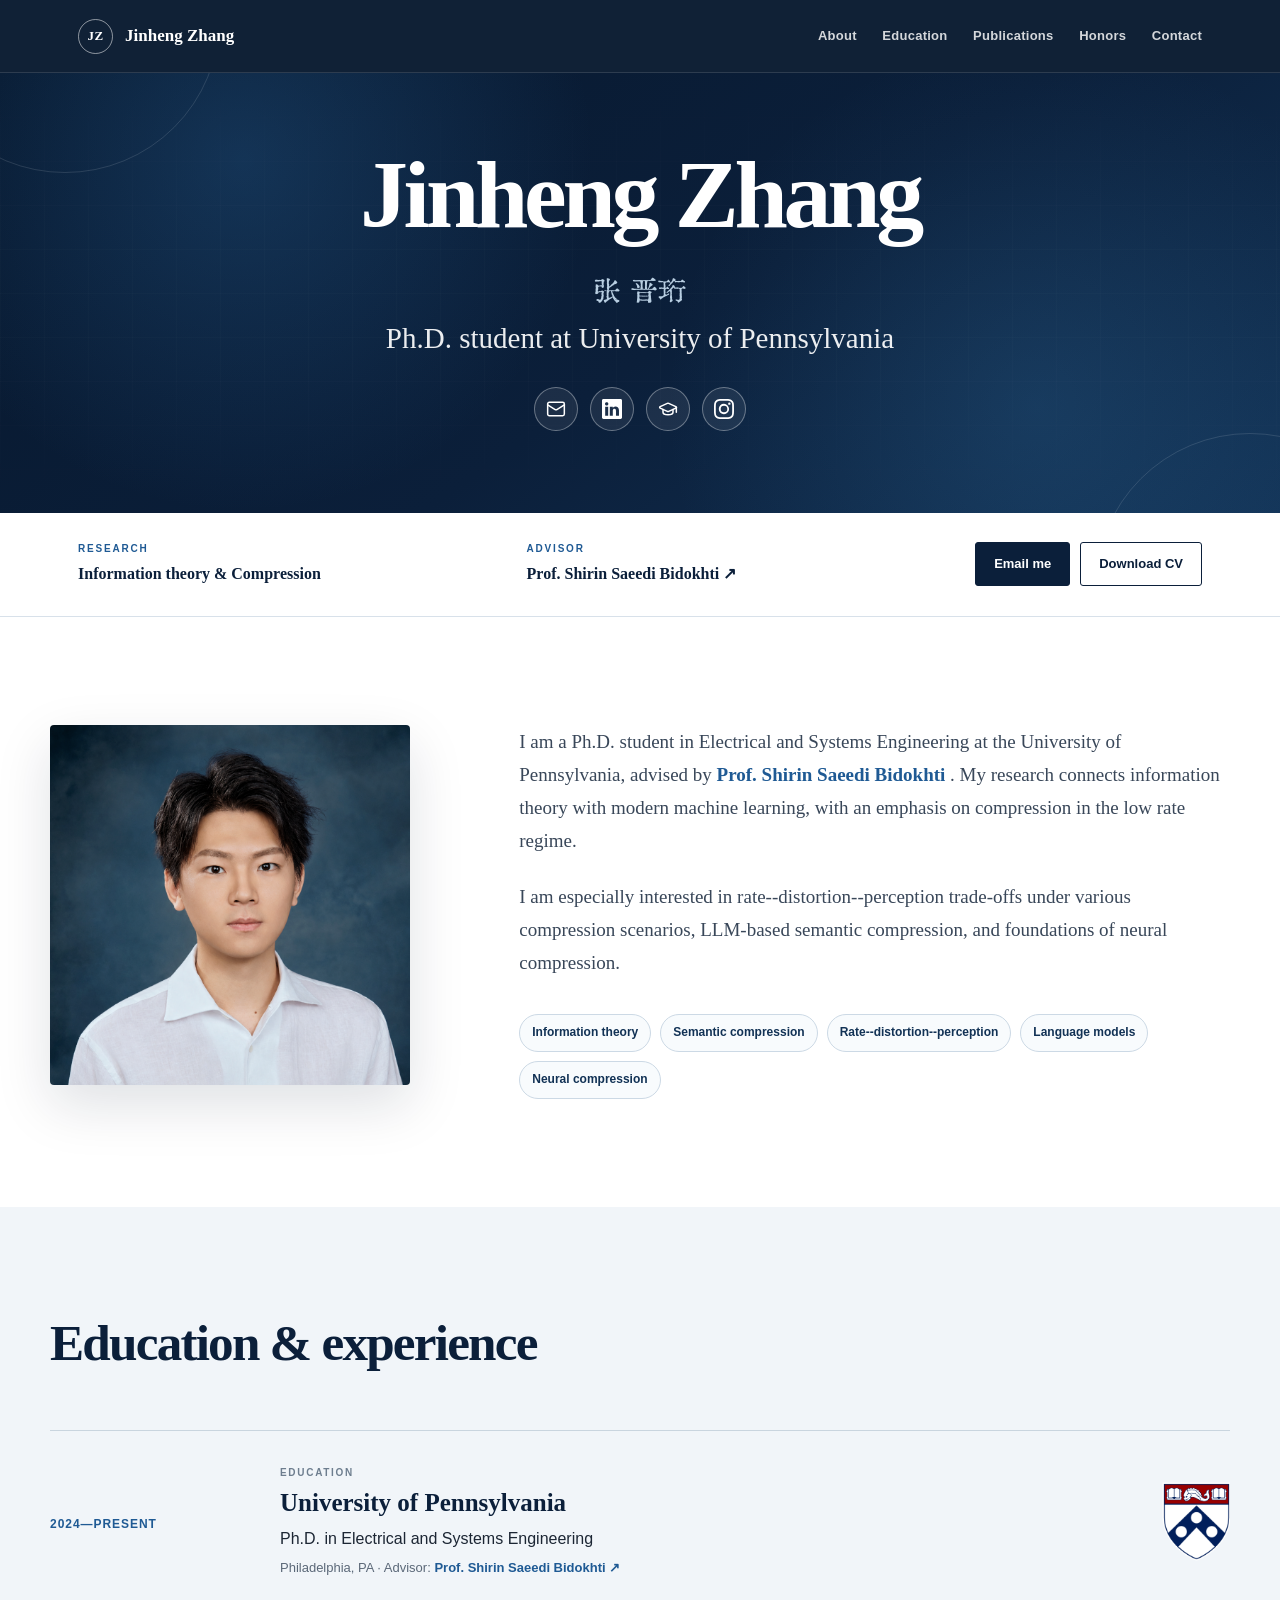
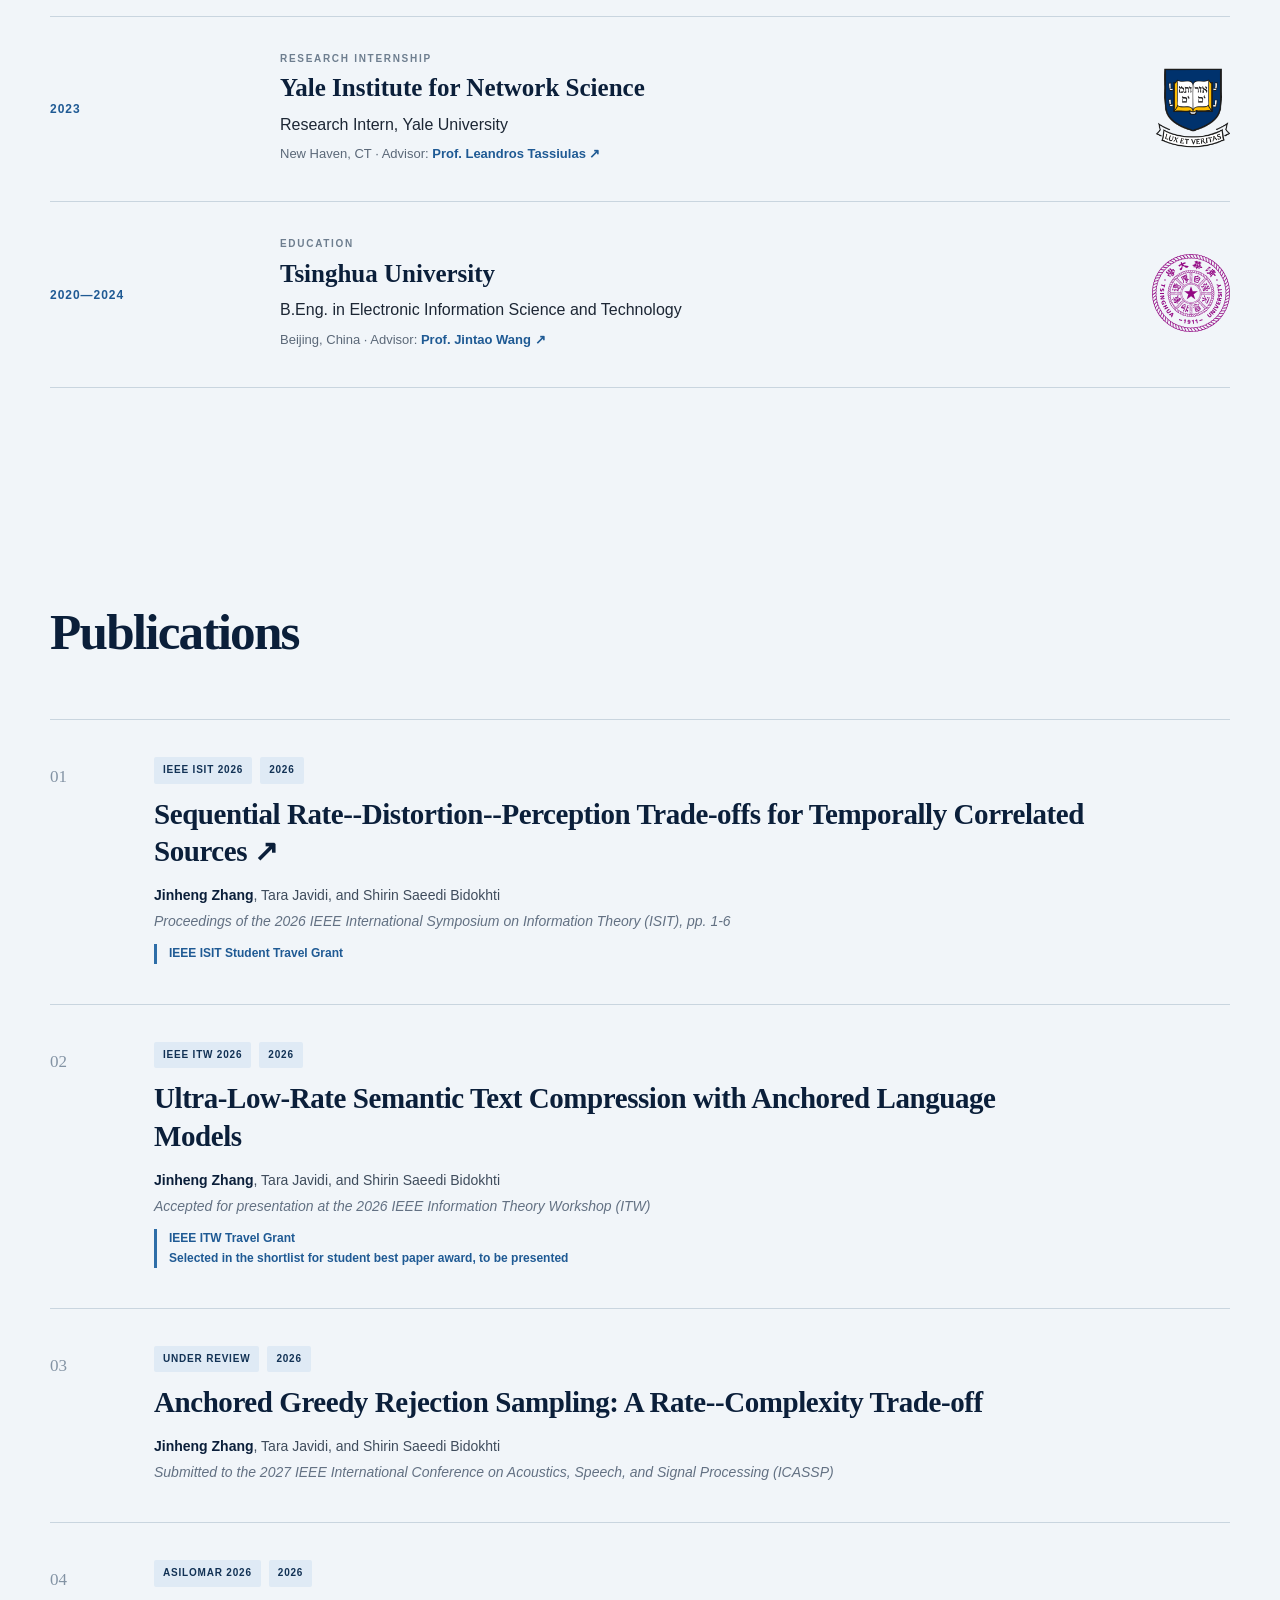
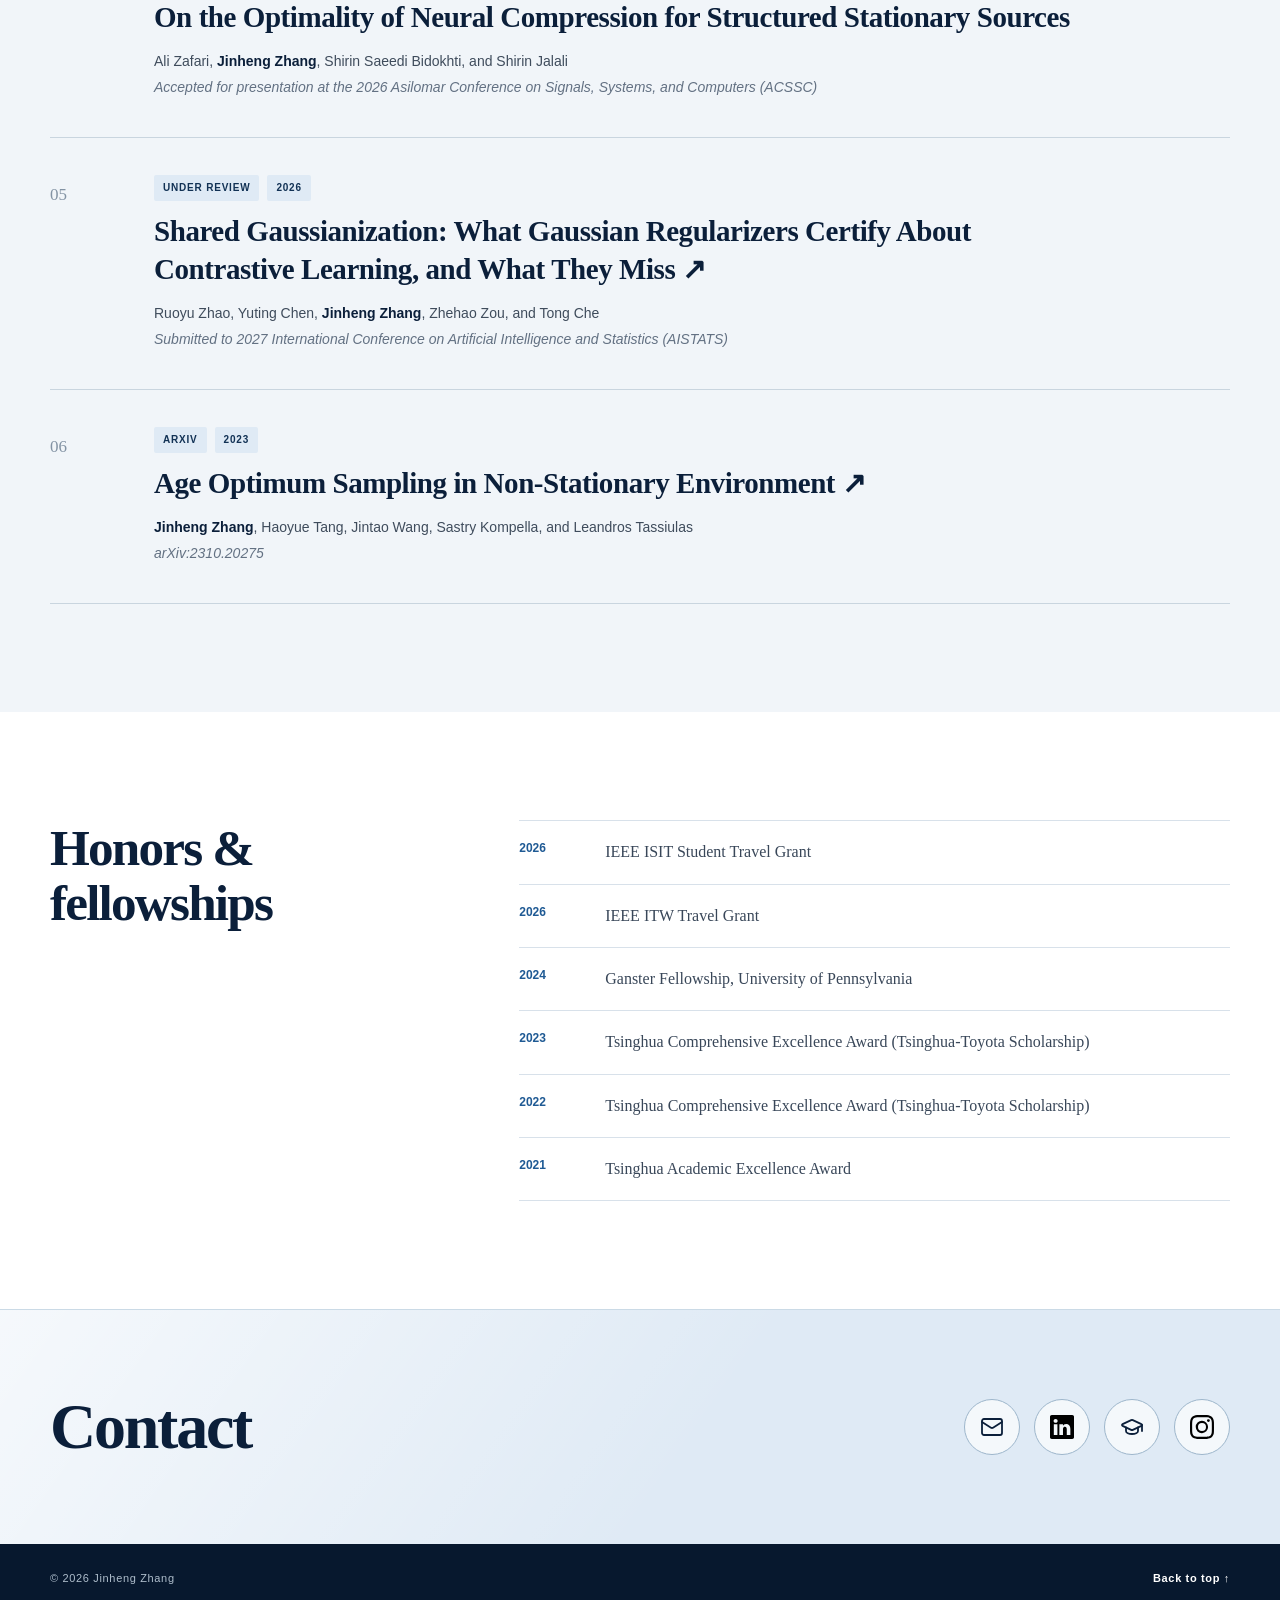
==== commit ed5f84c4: "Update index.html" ====
--- a/index.html
+++ b/index.html
@@ -232,7 +232,7 @@
 <div class="publication-index" aria-hidden="true">05</div>
 <div class="publication-main">
 <div class="publication-meta">
-<span>arXiv</span>
+<span>UNDER REVIEW</span>
 <span>2026</span>
 </div>
 <h3>
@@ -242,7 +242,7 @@
 <p class="publication-authors">
 <span>Ruoyu Zhao, Yuting Chen, <strong>Jinheng Zhang</strong>, Zhehao Zou, and Tong Che</span>
 </p>
-<p class="publication-venue">arXiv:2610.10299</p>
+<p class="publication-venue">Submitted to 2027 International Conference on Artificial Intelligence and Statistics (AISTATS)</p>
 </div>
 </article>
 <article class="publication">
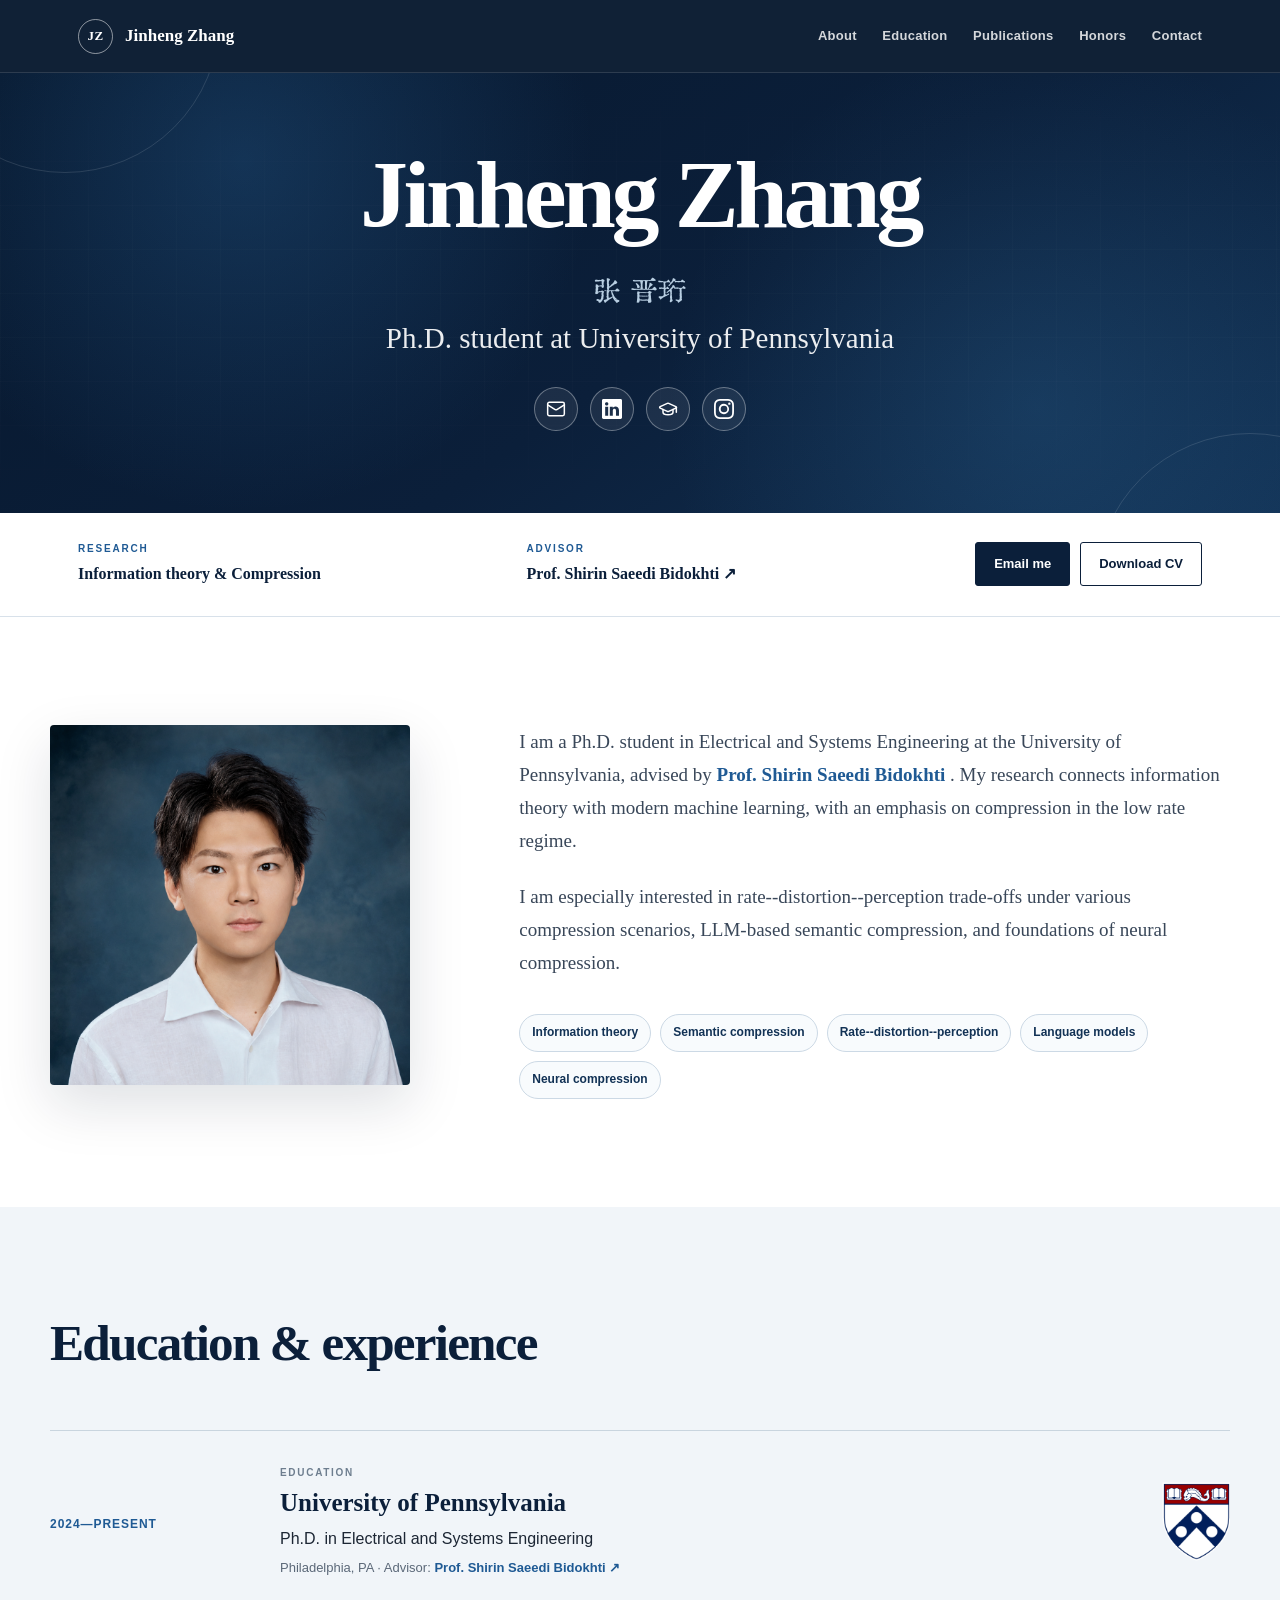
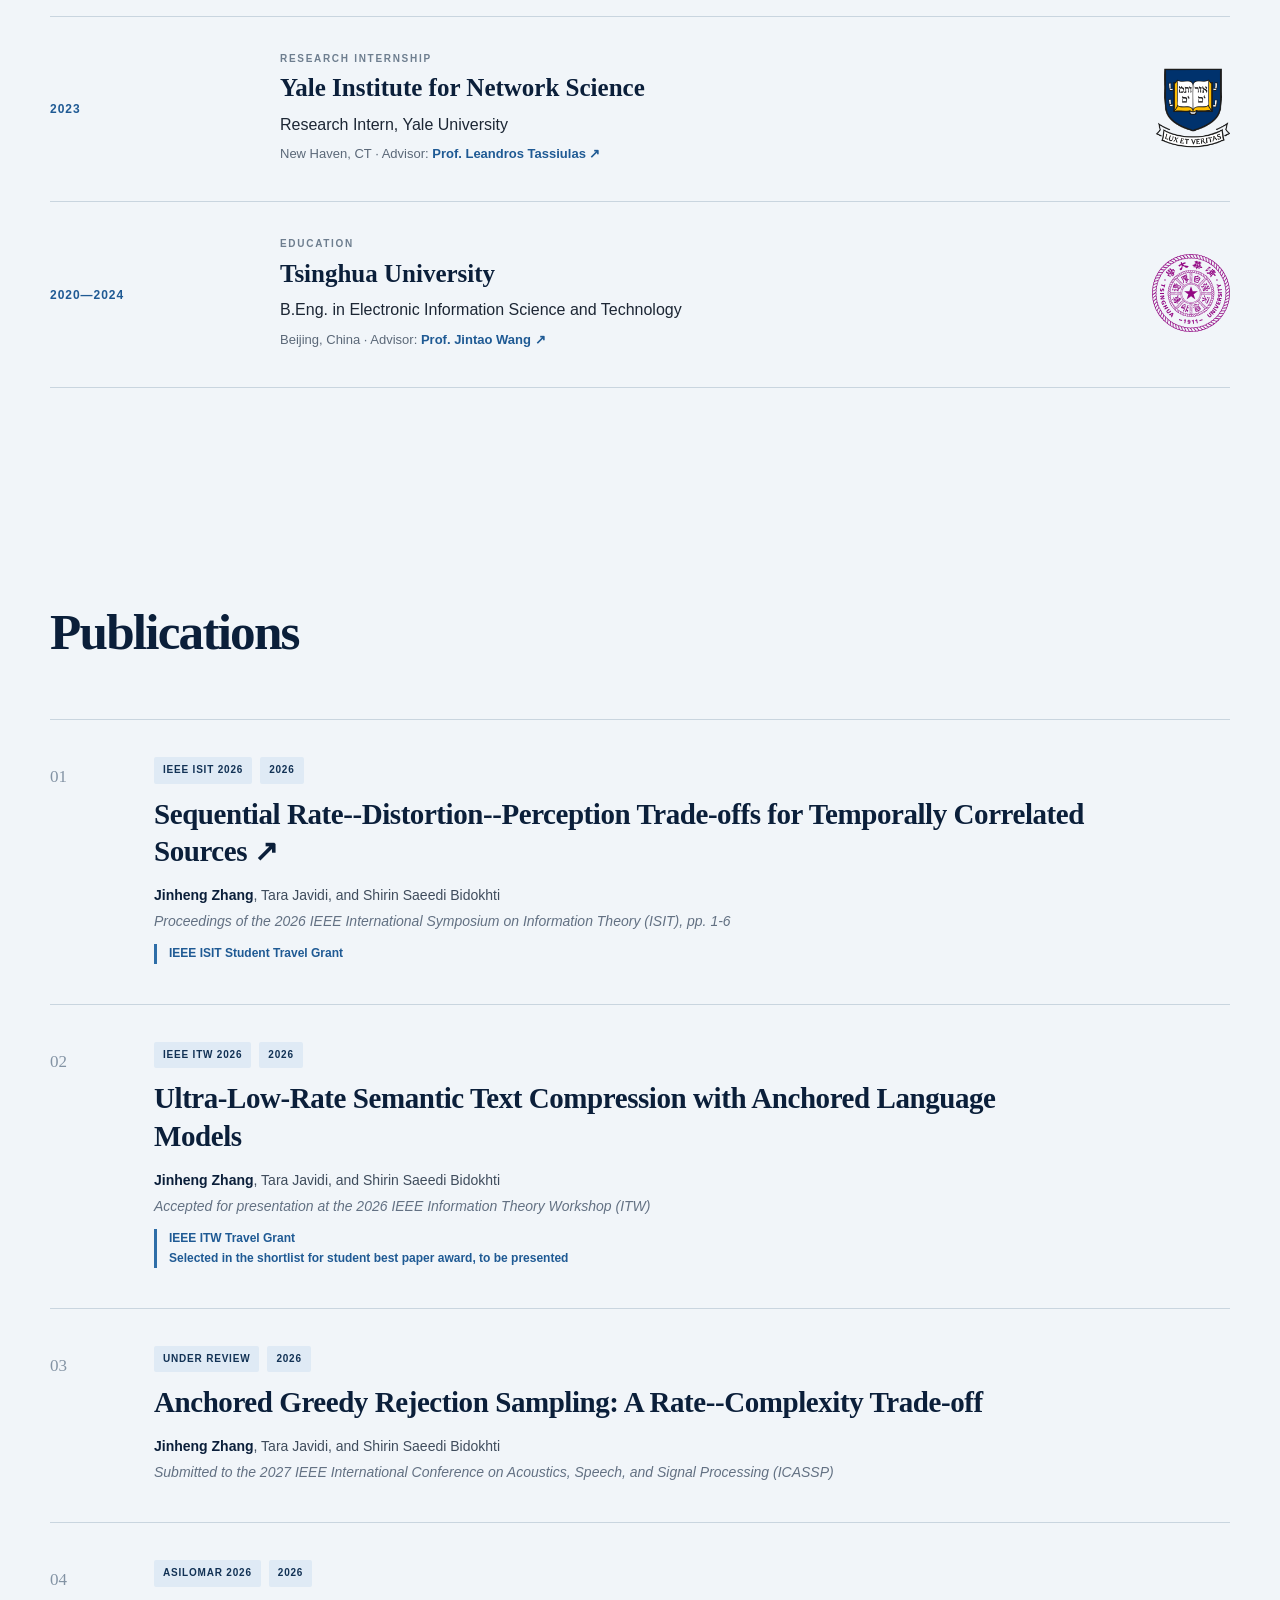
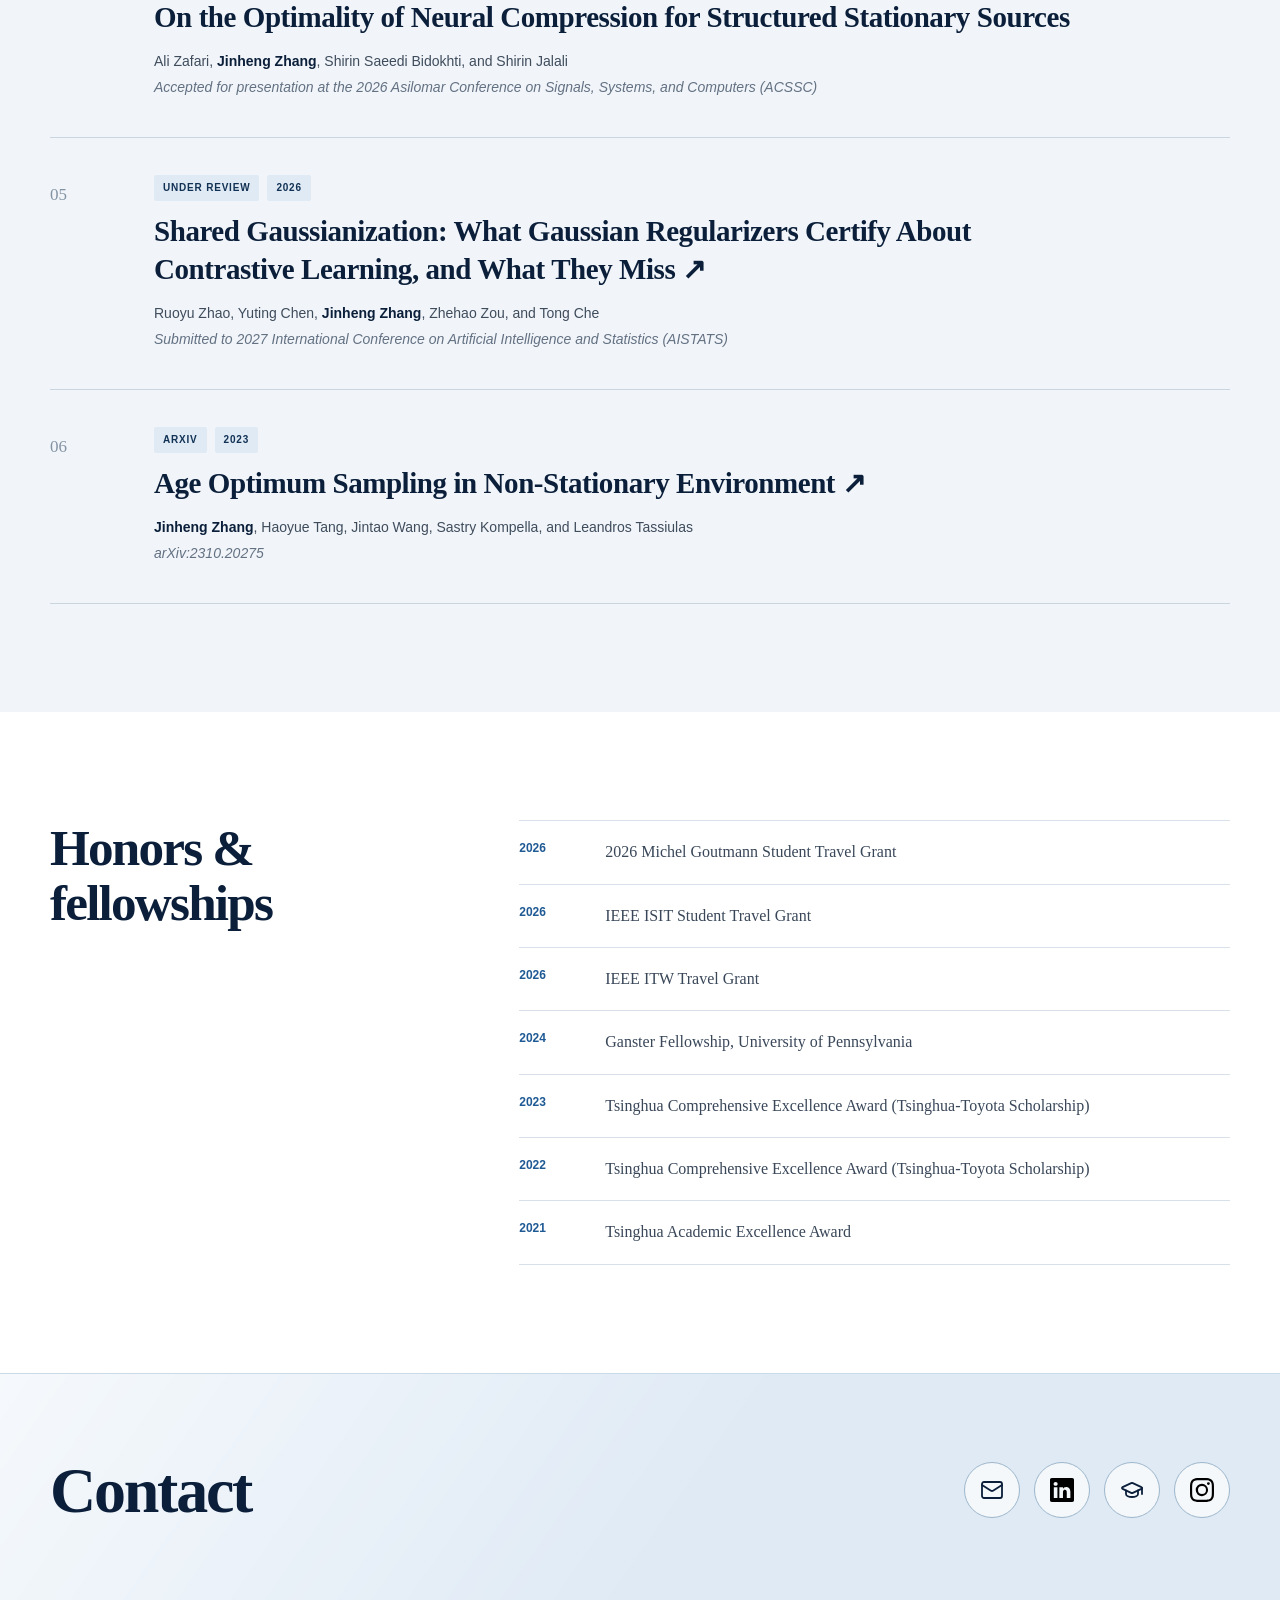
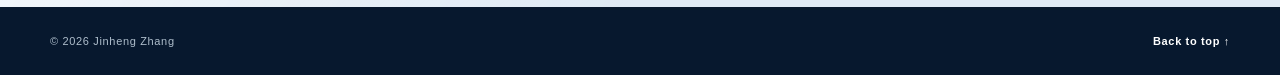
==== commit 4df99534: "Update index.html" ====
--- a/index.html
+++ b/index.html
@@ -274,6 +274,10 @@
 <div class="honor-list">
 <div class="honor-row">
 <span>2026</span>
+<p>2026 Michel Goutmann Student Travel Grant</p>
+</div>
+<div class="honor-row">
+<span>2026</span>
 <p>IEEE ISIT Student Travel Grant</p>
 </div>
 <div class="honor-row">
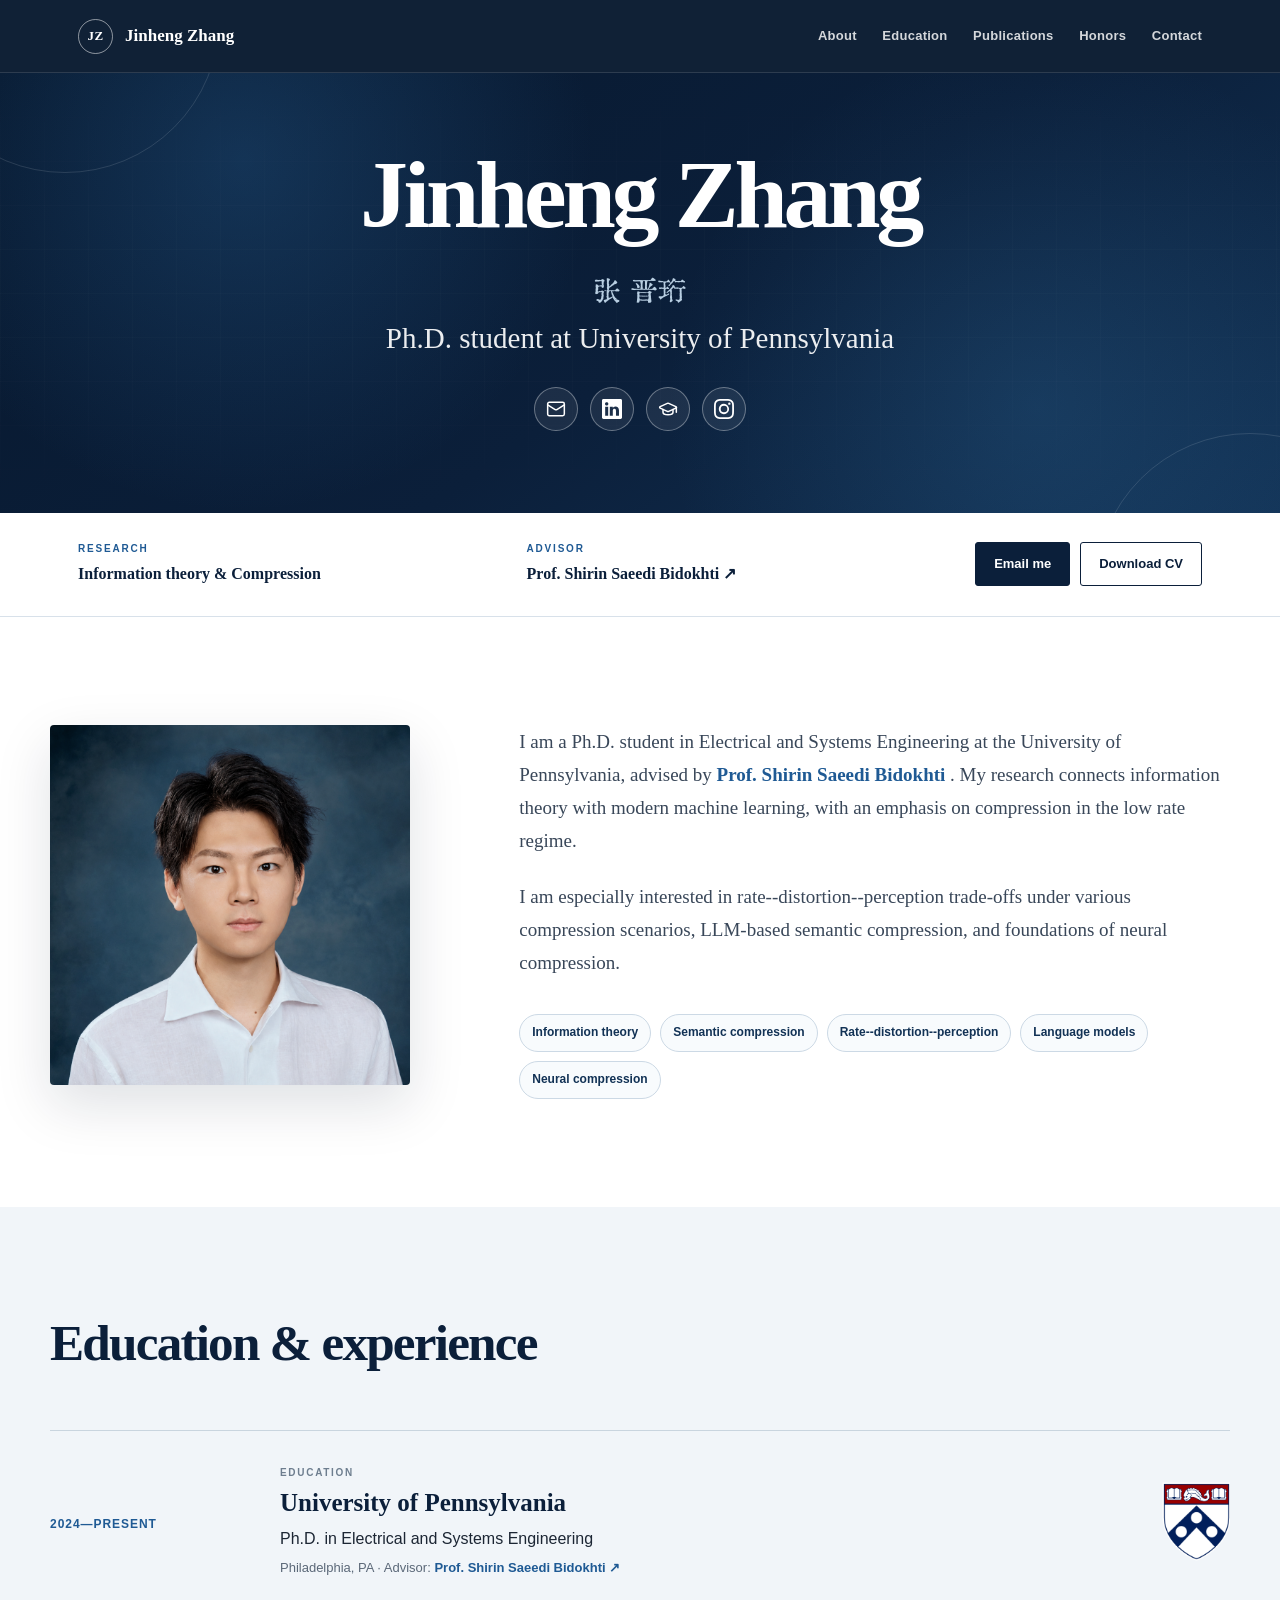
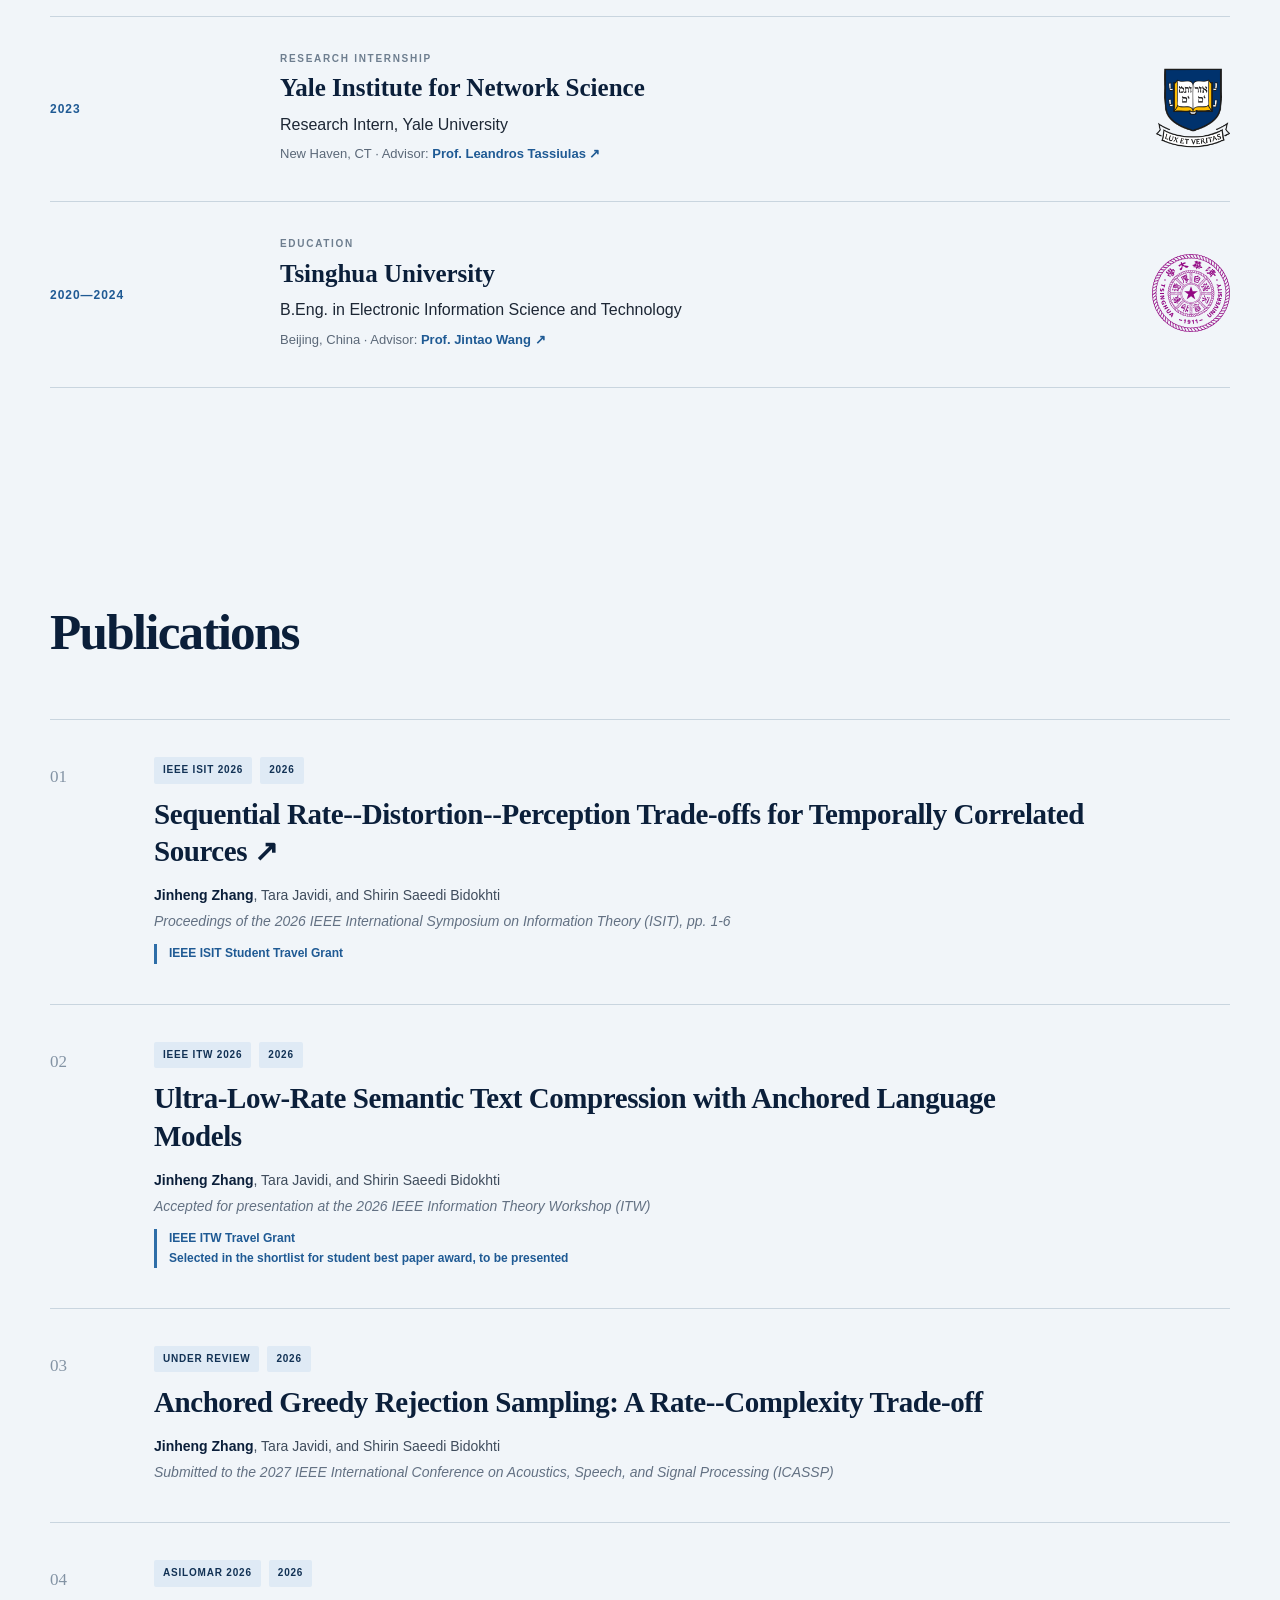
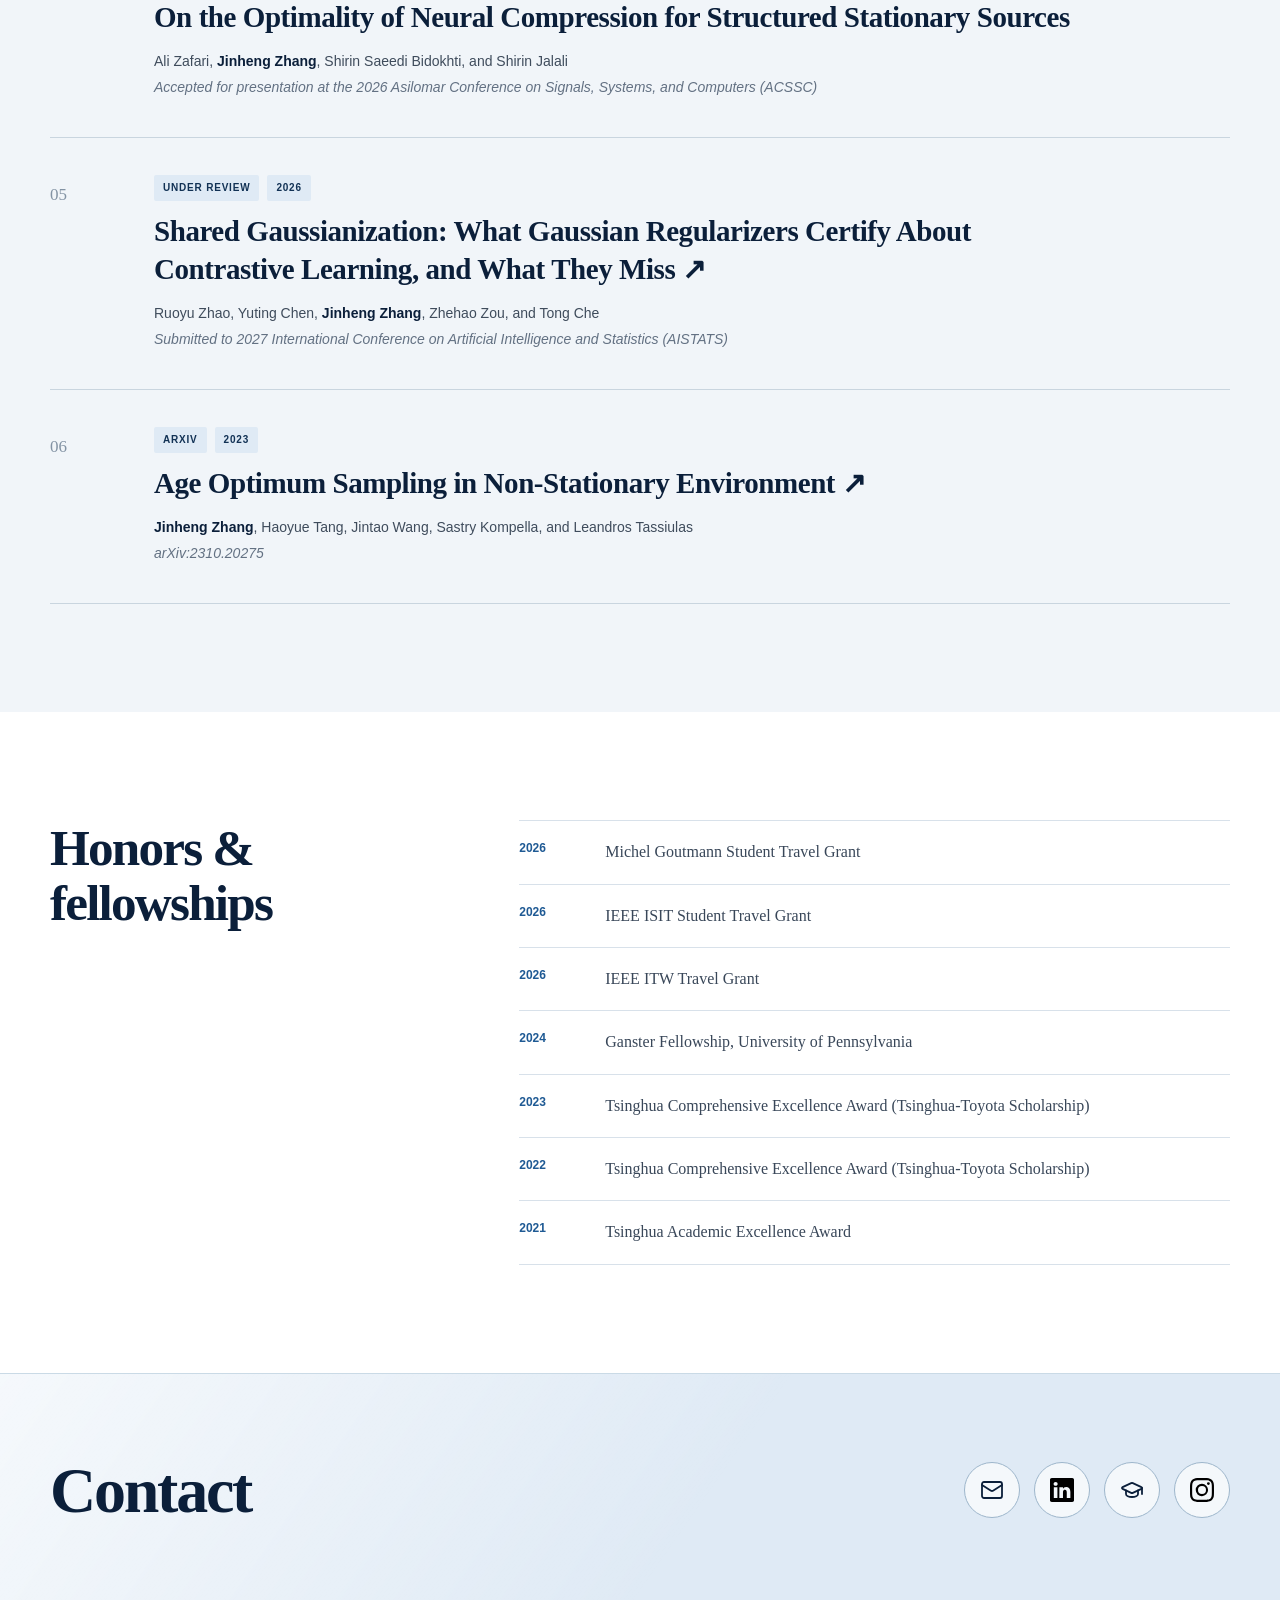
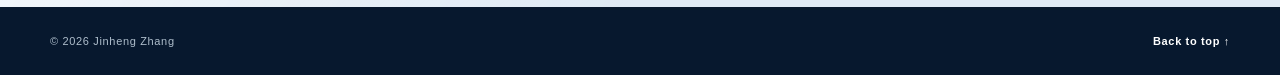
==== commit b0762e10: "Update index.html" ====
--- a/index.html
+++ b/index.html
@@ -274,7 +274,7 @@
 <div class="honor-list">
 <div class="honor-row">
 <span>2026</span>
-<p>2026 Michel Goutmann Student Travel Grant</p>
+<p>Michel Goutmann Student Travel Grant</p>
 </div>
 <div class="honor-row">
 <span>2026</span>
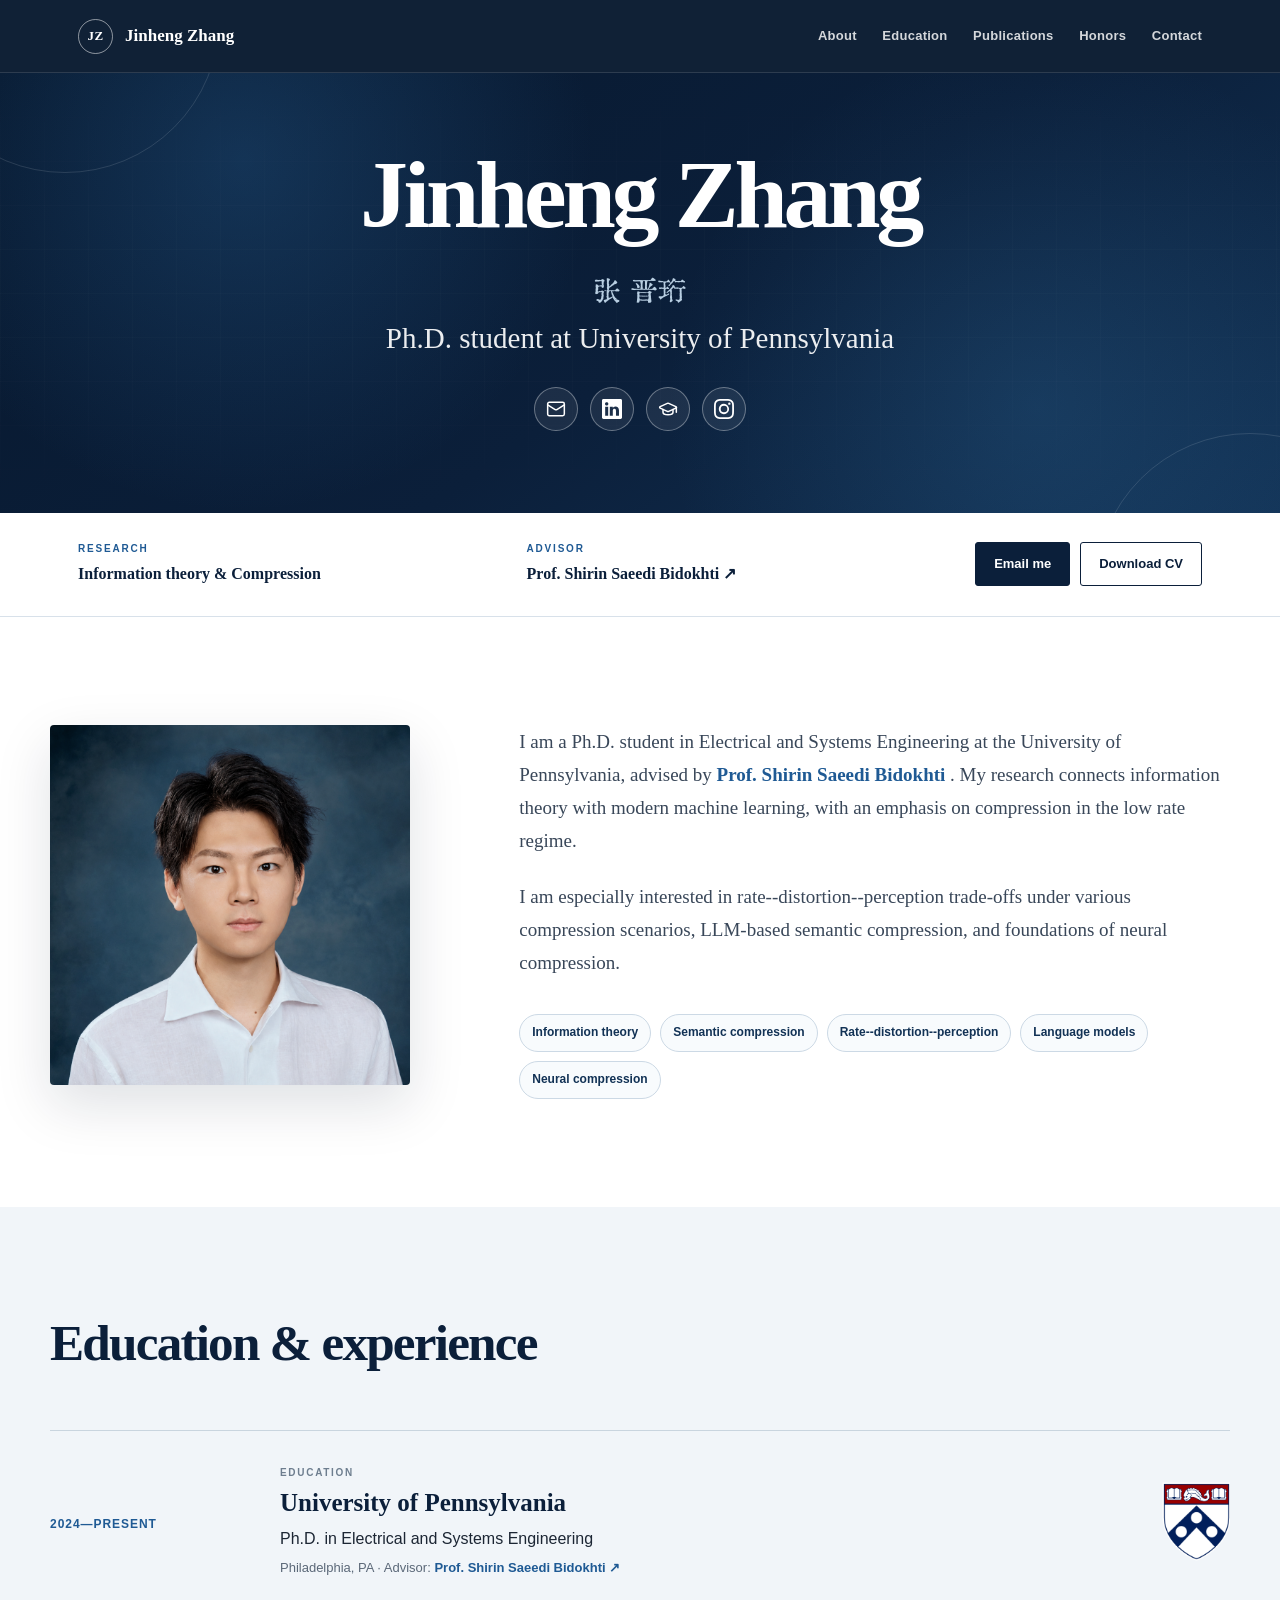
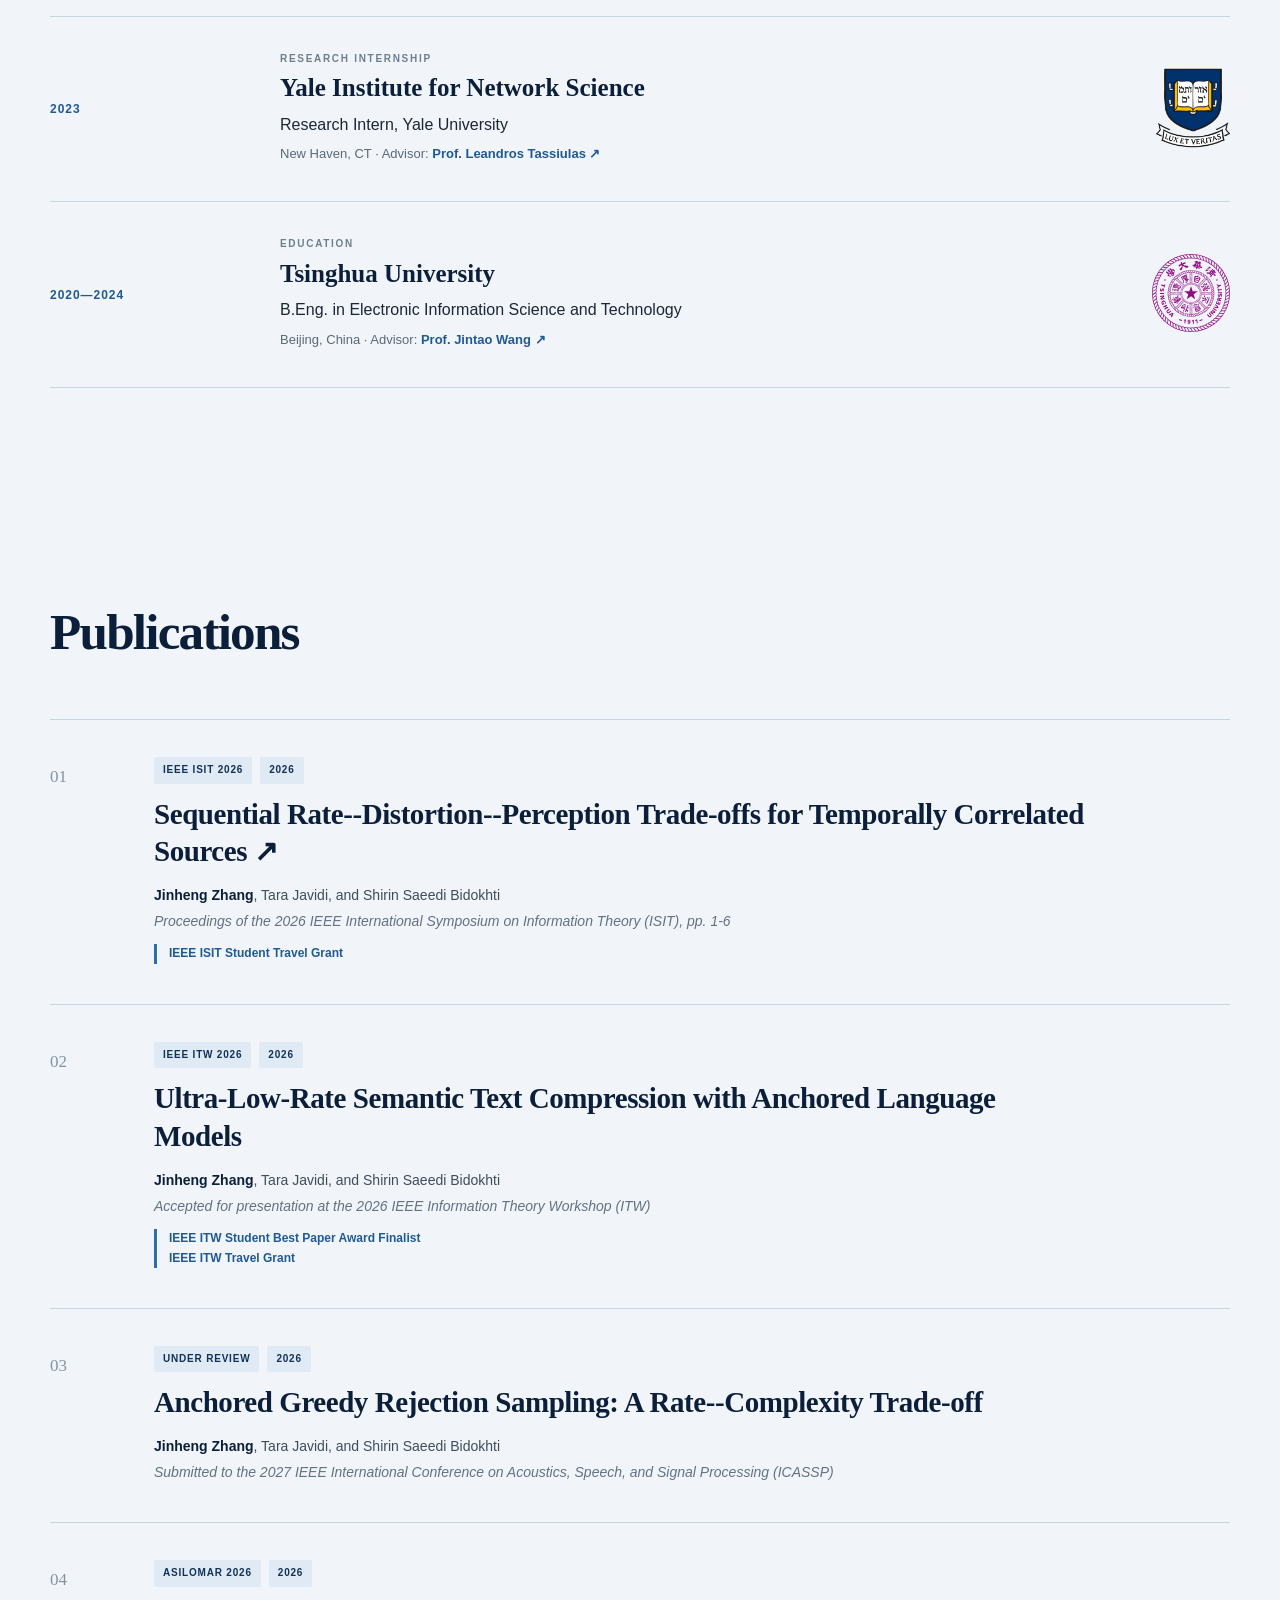
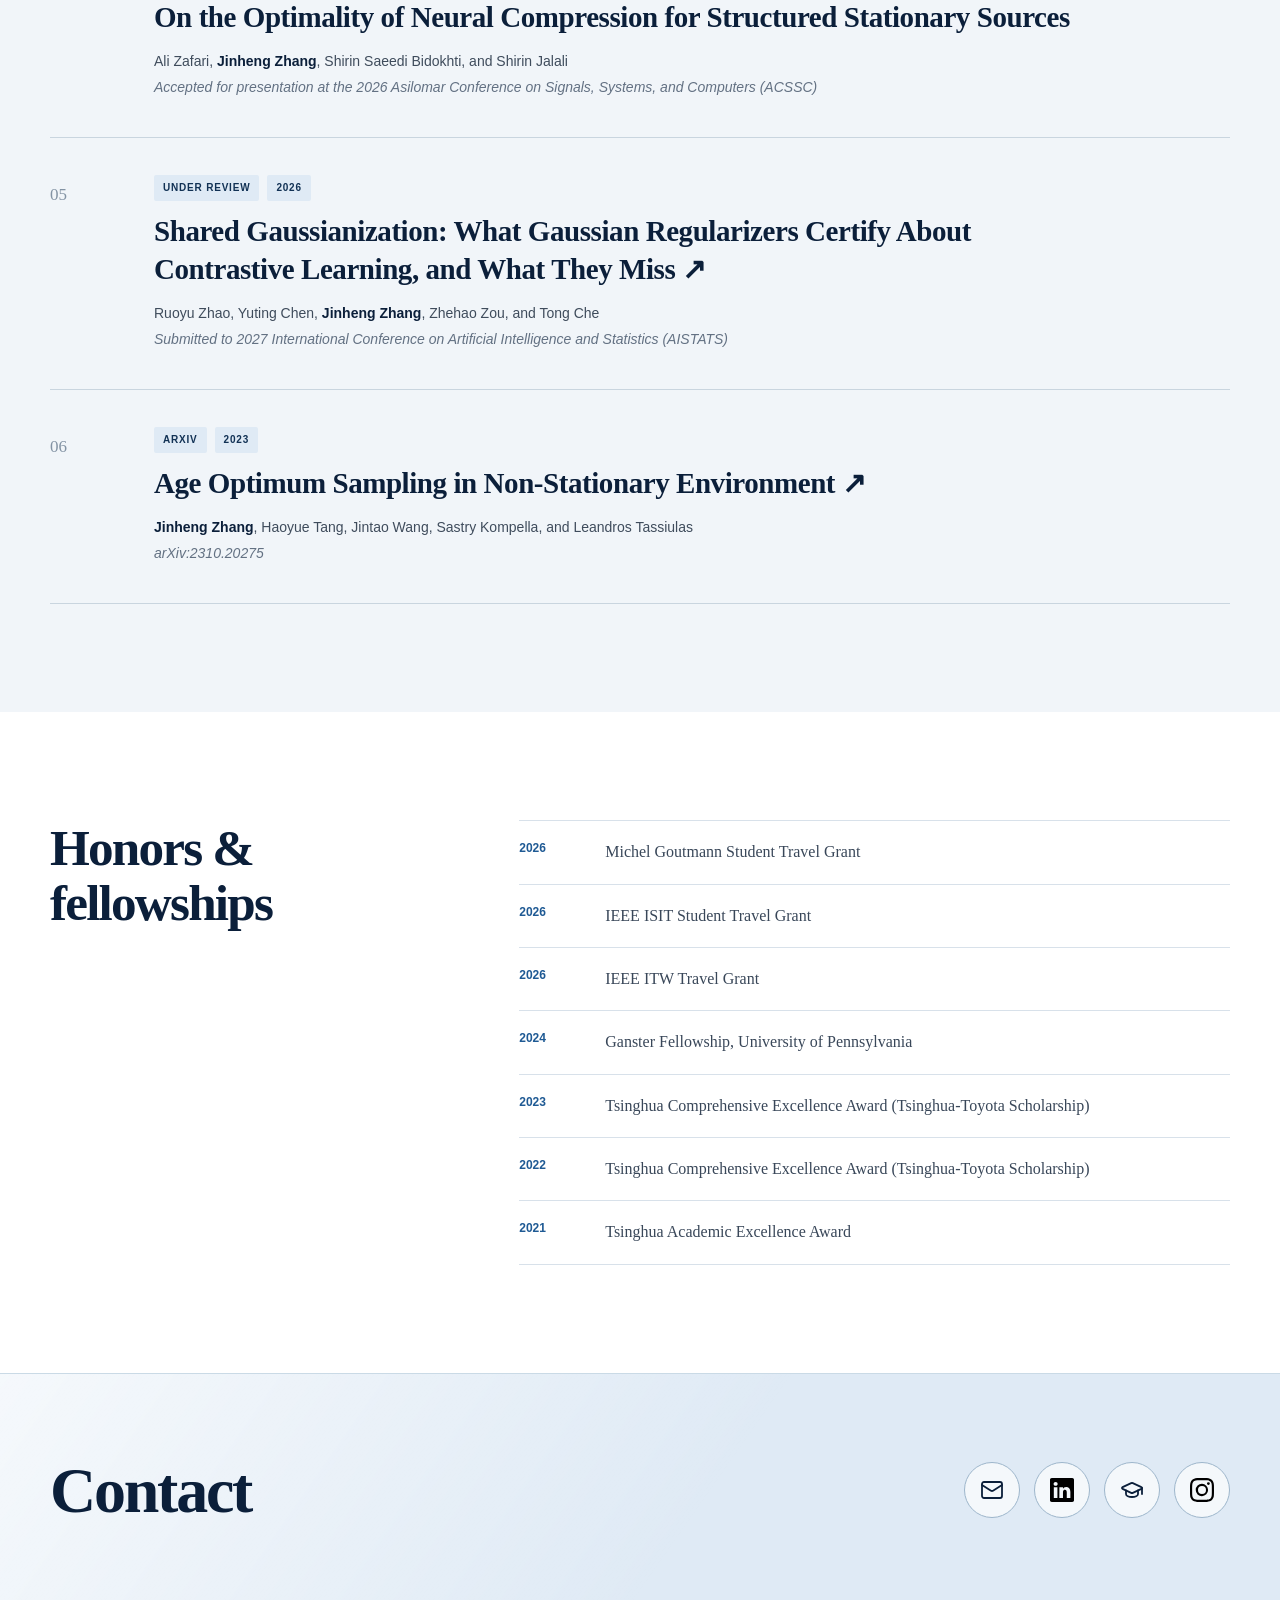
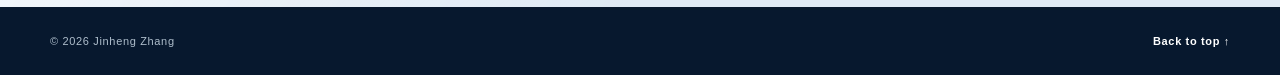
==== commit e3cf4099: "Update index.html" ====
--- a/index.html
+++ b/index.html
@@ -192,8 +192,8 @@
 </p>
 <p class="publication-venue">Accepted for presentation at the 2026 IEEE Information Theory Workshop (ITW)</p>
 <p class="publication-note">
-IEEE ITW Travel Grant<br>
-Selected in the shortlist for student best paper award, to be presented
+IEEE ITW Student Best Paper Award Finalist<br>
+IEEE ITW Travel Grant
 </p>
 </div>
 </article>
